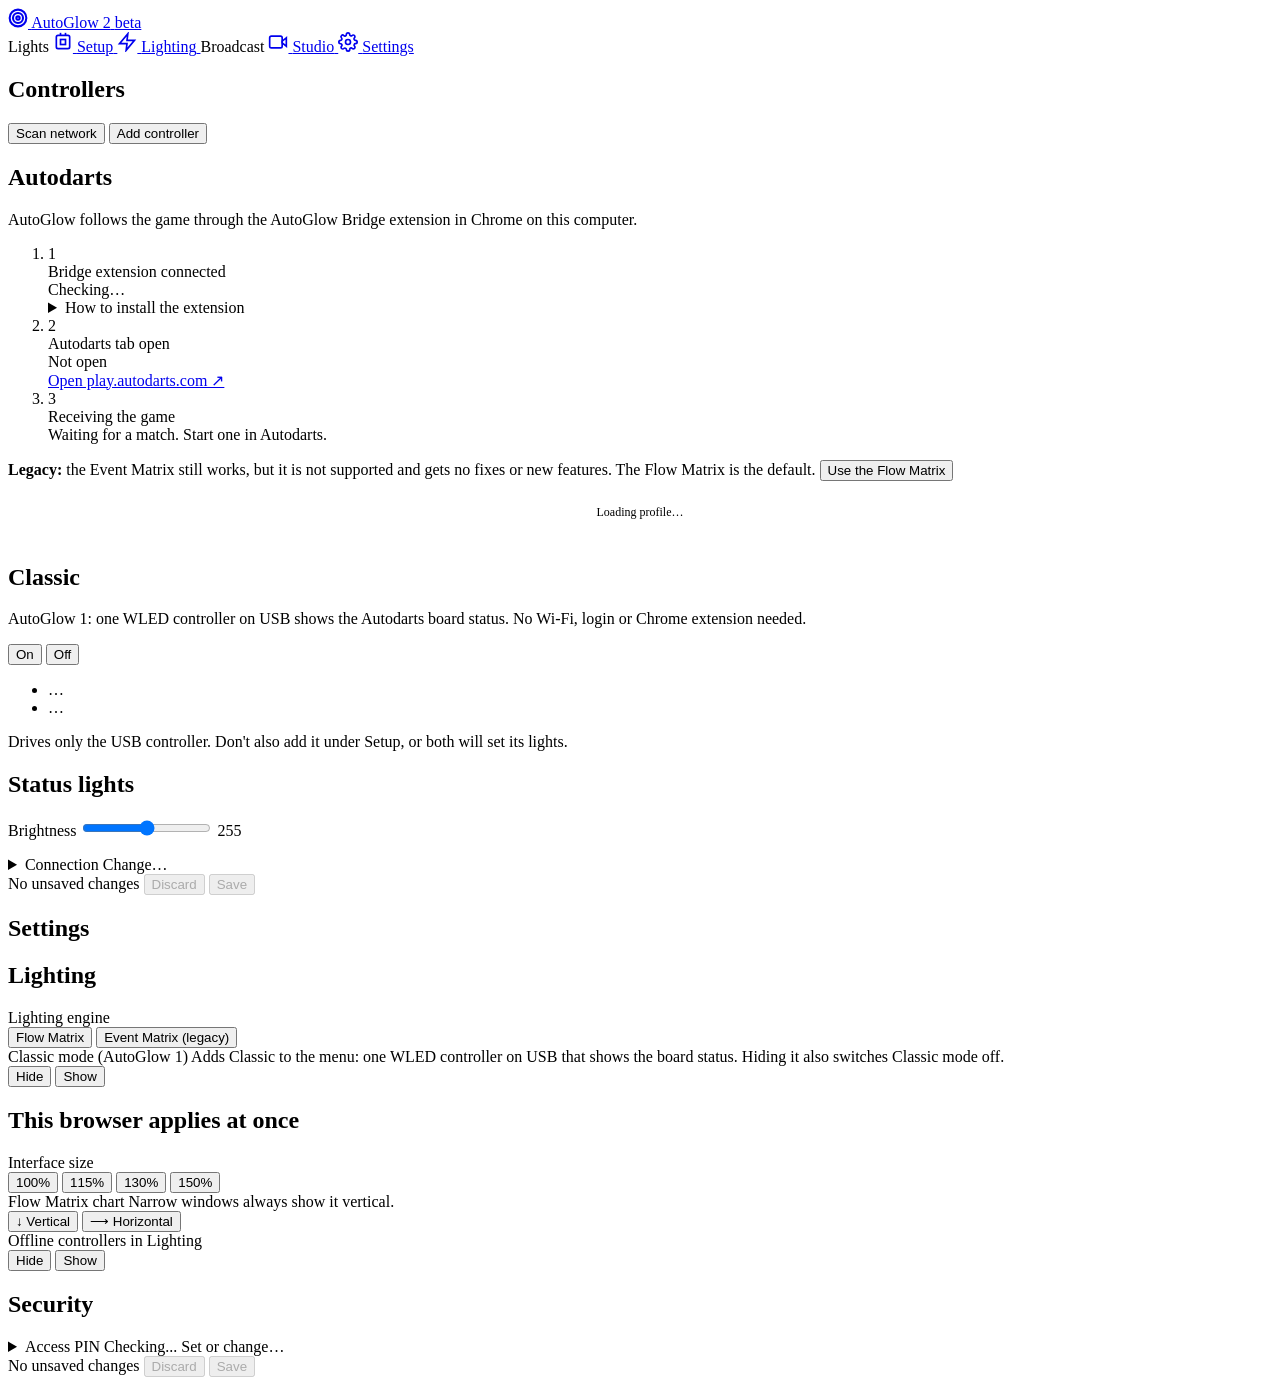
==== web/index.html @ 0ac946cb "Studio: one timeline page instead of four sub-pages Setup (Look, Players, Cameras) comes first, then" ====
<!DOCTYPE html>
<html lang="en">
<head>
  <meta charset="UTF-8">
  <meta name="viewport" content="width=device-width, initial-scale=1.0">
  <link rel="icon" href="data:image/svg+xml,%3Csvg xmlns=%27http://www.w3.org/2000/svg%27 viewBox=%270 0 32 32%27%3E%3Ccircle cx=%2716%27 cy=%2716%27 r=%2711%27 fill=%27none%27 stroke=%27%2314b8a6%27 stroke-width=%273%27/%3E%3Ccircle cx=%2716%27 cy=%2716%27 r=%274%27 fill=%27%2314b8a6%27/%3E%3C/svg%3E">
  <!-- Interface size (Settings › Interface size), set before paint so the page never jumps -->
  <script>try{var s=parseFloat(localStorage.getItem('autoglow.uiScale'));if(s>0)document.documentElement.style.setProperty('--ui-scale',s);}catch(e){}</script>
  <link rel="stylesheet" href="/css/theme.css?v=2.2-p25">
  <link rel="stylesheet" href="/css/tokens.css?v=2.2-p25">
  <link rel="stylesheet" href="/css/shell.css?v=2.2-p26">
  <link rel="stylesheet" href="/css/layout.css?v=2.2-p25">
  <link rel="stylesheet" href="/css/components.css?v=2.2-p25">
  <link rel="stylesheet" href="/css/tabs.css?v=2.2-p27">
  <link rel="stylesheet" href="/css/flow-matrix.css?v=2.4-f3">
  <!-- After the legacy sheets, so rebuilt pages win over their element selectors (input[type="text"]) -->
  <link rel="stylesheet" href="/css/pages.css?v=2.2-p26">
  <link rel="stylesheet" href="/css/studio.css?v=2.2-p27">
  <link rel="preconnect" href="https://fonts.googleapis.com">
  <link rel="preconnect" href="https://fonts.gstatic.com" crossorigin>
  <link href="https://fonts.googleapis.com/css2?family=Inter:wght@400;500;600;700&family=JetBrains+Mono:wght@400;500;600;700&display=swap" rel="stylesheet">
</head>
<body>
  <div class="app-shell">

    <header class="app-header">
      <a href="/" data-link class="brand" aria-label="AutoGlow 2 beta home">
        <svg width="20" height="20" viewBox="0 0 24 24" fill="none" stroke="currentColor" stroke-width="2.5" aria-hidden="true"><circle cx="12" cy="12" r="10"/><circle cx="12" cy="12" r="6"/><circle cx="12" cy="12" r="2"/></svg>
        <span>AutoGlow 2</span>
        <span class="brand-tag">beta</span>
      </a>

      <!-- Ready to play, or what is still missing, on every page (web/js/features/readiness.js) -->
      <div class="header-ready" id="hubReadiness" aria-live="polite" hidden></div>

    </header>

    <div class="app-body">
      <nav class="app-rail" id="appRail" aria-label="Main">
        <span class="rail-group-label" aria-hidden="true">Lights</span>
        <a href="/setup" data-link data-view="setup" class="rail-item">
          <svg width="20" height="20" viewBox="0 0 24 24" fill="none" stroke="currentColor" stroke-width="2" aria-hidden="true"><rect x="4" y="4" width="16" height="16" rx="2"/><rect x="9" y="9" width="6" height="6"/><line x1="9" y1="1" x2="9" y2="4"/><line x1="15" y1="1" x2="15" y2="4"/></svg>
          <span>Setup</span>
        </a>
        <a href="/lighting" data-link data-view="lighting" class="rail-item">
          <svg width="20" height="20" viewBox="0 0 24 24" fill="none" stroke="currentColor" stroke-width="2" aria-hidden="true"><polygon points="13 2 3 14 12 14 11 22 21 10 12 10 13 2"/></svg>
          <span>Lighting</span>
        </a>
        <span class="rail-divider" role="separator"></span>
        <span class="rail-group-label" aria-hidden="true">Broadcast</span>
        <a href="/studio" data-link data-view="studio" class="rail-item">
          <svg width="20" height="20" viewBox="0 0 24 24" fill="none" stroke="currentColor" stroke-width="2" aria-hidden="true"><rect x="2" y="5" width="15" height="14" rx="2"/><polygon points="22 7 17 11 17 13 22 17 22 7"/></svg>
          <span>Studio</span>
        </a>
        <!-- Classic stays out of the menu until Settings › Classic mode shows it (web/js/features/classic.js) -->
        <span class="rail-divider" role="separator" data-classic-menu hidden></span>
        <span class="rail-group-label" aria-hidden="true" data-classic-menu hidden>Original</span>
        <a href="/classic" data-link data-view="classic" class="rail-item" data-classic-menu hidden>
          <svg width="20" height="20" viewBox="0 0 24 24" fill="none" stroke="currentColor" stroke-width="2" aria-hidden="true"><path d="M10 2h4v5h-4z"/><rect x="7" y="7" width="10" height="9" rx="1"/><line x1="12" y1="16" x2="12" y2="22"/><line x1="10" y1="10" x2="10" y2="13"/><line x1="14" y1="10" x2="14" y2="13"/></svg>
          <span>Classic</span>
        </a>
        <a href="/settings" data-link data-view="settings" class="rail-item rail-item-end">
          <svg width="20" height="20" viewBox="0 0 24 24" fill="none" stroke="currentColor" stroke-width="2" aria-hidden="true"><circle cx="12" cy="12" r="3"/><path d="M19.4 15a1.65 1.65 0 0 0 .33 1.82l.06.06a2 2 0 1 1-2.83 2.83l-.06-.06a1.65 1.65 0 0 0-1.82-.33 1.65 1.65 0 0 0-1 1.51V21a2 2 0 1 1-4 0v-.09A1.65 1.65 0 0 0 9 19.4a1.65 1.65 0 0 0-1.82.33l-.06.06a2 2 0 1 1-2.83-2.83l.06-.06a1.65 1.65 0 0 0 .33-1.82 1.65 1.65 0 0 0-1.51-1H3a2 2 0 1 1 0-4h.09A1.65 1.65 0 0 0 4.6 9a1.65 1.65 0 0 0-.33-1.82l-.06-.06a2 2 0 1 1 2.83-2.83l.06.06a1.65 1.65 0 0 0 1.82.33H9a1.65 1.65 0 0 0 1-1.51V3a2 2 0 1 1 4 0v.09a1.65 1.65 0 0 0 1 1.51 1.65 1.65 0 0 0 1.82-.33l.06-.06a2 2 0 1 1 2.83 2.83l-.06.06a1.65 1.65 0 0 0-.33 1.82V9a1.65 1.65 0 0 0 1.51 1H21a2 2 0 1 1 0 4h-.09a1.65 1.65 0 0 0-1.51 1z"/></svg>
          <span>Settings</span>
        </a>
      </nav>

      <main class="main-content">
        <!-- Sub-tabs of the current page and the "Not playing" banner (web/js/components/shell.js) -->
        <div class="view-bar" id="viewBar" hidden></div>

      <div class="tab-container">
        


        <!-- TAB 2: WLED DEVICES SETUP -->
        <section id="tab-devices" class="tab-pane true-size ctl-page">
          <!-- Controller list (web/js/features/controllers.js) -->
          <div id="controllerListView" class="ctl-list-view">
            <header class="page-head">
              <div>
                <h1 class="page-title">Controllers</h1>
              </div>
              <div class="page-actions">
                <button type="button" class="ui-btn" id="btnScanNetwork">Scan network</button>
                <button type="button" class="ui-btn ui-btn-primary" id="btnAddController">Add controller</button>
              </div>
            </header>
            <div class="card ctl-scan" id="scanResults" hidden></div>
            <div class="ctl-list" id="controllerList"></div>
          </div>

          <!-- One controller's page, /setup/controllers/<ip> (web/js/features/controller-detail.js) -->
          <div id="controllerDetail" class="ctl-detail"></div>
        </section>


        <!-- TAB 3: AUTODARTS INTEGRATION -->
        <section id="tab-autodarts" class="tab-pane true-size ad-page">
          <div class="page-head">
            <div>
              <h1 class="page-title">Autodarts</h1>
              <p class="page-lead">AutoGlow follows the game through the AutoGlow Bridge extension in Chrome on this computer.</p>
            </div>
          </div>

          <!-- Active source: AutoGlow Chrome Extension bridge, as a 3-step checklist -->
          <ol id="autodartsExtensionRow" class="card ad-steps">
            <li class="ad-step" id="adStepExtension" data-state="todo">
              <span class="ad-step-mark" aria-hidden="true">1</span>
              <div class="ad-step-body">
                <div class="ad-step-title">Bridge extension connected</div>
                <div class="ad-step-detail" id="bridgeLinkText">Checking…</div>
                <details class="ad-install" id="bridgeInstall">
                  <summary>How to install the extension</summary>
                  <p>Use Chrome on this computer: AutoGlow only accepts the extension from the machine it runs on. Linux: <code>setup.sh</code> installs the extension automatically (restart Chrome once). Otherwise:</p>
                  <ol>
                    <li>In Chrome, open <a href="chrome://extensions" onclick="return copyChromeExtensionsLink(event)" title="Copies the address: Chrome does not let web pages open chrome:// links"><code>chrome://extensions</code></a> and switch on <strong>Developer mode</strong>.</li>
                    <li>Click <strong>Load unpacked</strong> and select this folder:
                      <div class="ad-path">
                        <code id="bridgeExtensionDir">chrome_extension</code>
                        <button type="button" class="ui-btn ui-btn-sm" onclick="copyBridgeValue('bridgeExtensionDir', 'Folder path')">Copy</button>
                      </div>
                    </li>
                    <li>Open <strong>play.autodarts.com</strong> and play as usual. The toolbar icon shows <strong>ON</strong> while AutoGlow receives the game.</li>
                  </ol>
                </details>
              </div>
            </li>
            <li class="ad-step" id="adStepTab" data-state="todo">
              <span class="ad-step-mark" aria-hidden="true">2</span>
              <div class="ad-step-body">
                <div class="ad-step-title">Autodarts tab open</div>
                <div class="ad-step-detail" id="bridgeTabText">Not open</div>
              </div>
              <a id="bridgeOpenAutodarts" class="ui-btn ui-btn-primary ui-btn-sm ad-step-action" href="https://play.autodarts.com" target="_blank" rel="noopener noreferrer">Open play.autodarts.com ↗</a>
            </li>
            <li class="ad-step" id="adStepGame" data-state="todo">
              <span class="ad-step-mark" aria-hidden="true">3</span>
              <div class="ad-step-body">
                <div class="ad-step-title" id="adGameTitle">Receiving the game</div>
                <div class="ad-step-detail" id="adGameDetail">Waiting for a match. Start one in Autodarts.</div>
                <div class="ad-step-events" id="adGameEvents" hidden>Last: <strong id="liveMatchLastEvent">Standby</strong> · before: <span id="liveMatchPrevEvent">—</span></div>
              </div>
              <a id="liveMatchLink" class="ui-btn ui-btn-sm ad-step-action" href="#" target="_blank" rel="noopener noreferrer" hidden>Open match ↗</a>
            </li>
          </ol>

          <!-- Top Row (on hold): direct Autodarts cloud login, hidden until Autodarts approves it -->
          <div id="autodartsCloudLoginRow" class="legacy-scale" style="display: none; grid-template-columns: repeat(2, 1fr); gap: 12px; align-items: stretch;">
            
            <!-- Left Half: Autodarts Account -->
            <div class="ide-panel" style="margin-bottom: 0; display: flex; flex-direction: column; height: 100%;">
              <div class="panel-header">
                <span class="panel-title">
                  <svg width="14" height="14" viewBox="0 0 24 24" fill="none" stroke="var(--accent-primary)" stroke-width="2"><path d="M20 21v-2a4 4 0 0 0-4-4H8a4 4 0 0 0-4 4v2"/><circle cx="12" cy="7" r="4"/></svg>
                  <span>Autodarts Account</span>
                </span>
                <span style="font-family: var(--font-mono); font-size: 11px;" id="autodartsAccountBadge"><span class="dot dot-gray" style="display: inline-block; width: 6px; height: 6px; margin-right: 4px;"></span>Disconnected</span>
              </div>
              
              <div class="panel-body" style="flex: 1; display: flex; flex-direction: column; justify-content: space-between;">
                <!-- When NOT Logged In: Top-to-Bottom Login Form -->
                <div id="autodartsLoginForm" style="display: flex; flex-direction: column; gap: 8px; flex: 1; justify-content: space-between;">
                  <div style="display: flex; flex-direction: column; gap: 8px;">
                    <div class="input-group">
                      <label class="input-label" for="autodartsEmail">Login / Email</label>
                      <input type="text" class="input-text" id="autodartsEmail" placeholder="your@email.com" autocomplete="off" autocorrect="off" autocapitalize="off" spellcheck="false" onkeydown="if(event.key==='Enter'){event.preventDefault();const p=document.getElementById('autodartsPassword');if(p&&!p.value){p.focus();}else{submitAutodartsLogin();}}">
                    </div>
                    <div class="input-group">
                      <label class="input-label" for="autodartsPassword">Password</label>
                      <input type="password" class="input-text" id="autodartsPassword" placeholder="••••••••••••" autocomplete="new-password" onkeydown="if(event.key==='Enter'){event.preventDefault();submitAutodartsLogin();}">
                    </div>
                  </div>
                  <button class="btn-ide btn-ide-primary" onclick="submitAutodartsLogin()" id="btnAutodartsLogin" style="width: 100%; height: 32px; justify-content: center; margin-top: 2px;">
                    Connect Account
                  </button>
                </div>

                <!-- When Logged In: Clean Minimal Account State with Basic X01 Stats -->
                <div id="autodartsConnectedHUD" style="display: none; flex-direction: column; gap: 8px; justify-content: space-between; flex: 1; height: 100%;">
                  <div style="display: flex; flex-direction: column; gap: 8px;">
                    <div class="input-group">
                      <label class="input-label">Account</label>
                      <div style="padding: 7px 10px; background: var(--bg-input); border-radius: var(--radius-sm); border: 1px solid var(--border-subtle); display: flex; align-items: center; min-height: 33px;">
                        <div style="display: flex; align-items: center; gap: 8px;">
                          <span class="dot dot-green" style="width: 7px; height: 7px;"></span>
                          <span style="font-family: var(--font-mono); font-size: 12.5px; color: var(--text-primary); font-weight: 600;" id="autodartsConnectedUser">iterathor</span>
                        </div>
                      </div>
                    </div>


                  </div>

                  <div style="display: flex; gap: 8px; margin-top: 2px;">
                    <button class="btn-ide" onclick="refreshAutodartsStatus()" style="flex: 1; height: 32px; justify-content: center; font-size: 11.5px;">Refresh</button>
                    <button class="btn-ide btn-ide-danger" onclick="disconnectAutodarts()" style="flex: 1; height: 32px; justify-content: center; font-size: 11.5px;">Disconnect</button>
                  </div>
                </div>
              </div>
            </div>

            <!-- Top Right: Device Link Authorization (auth.autodarts.io/link) -->
            <div class="ide-panel" id="deviceLinkPanel" style="margin-bottom: 0; display: flex; flex-direction: column;">
              <div class="panel-header">
                <span class="panel-title">
                  <svg width="14" height="14" viewBox="0 0 24 24" fill="none" stroke="var(--accent-primary)" stroke-width="2"><path d="M10 13a5 5 0 0 0 7.54.54l3-3a5 5 0 0 0-7.07-7.07l-1.72 1.71"/><path d="M14 11a5 5 0 0 0-7.54-.54l-3 3a5 5 0 0 0 7.07 7.07l1.71-1.71"/></svg>
                  <span>Device Link (auth.autodarts.io/link)</span>
                </span>
                <span style="font-family: var(--font-mono); font-size: 11px; color: var(--text-muted);" id="deviceLinkBadge"><span class="dot dot-gray" style="display: inline-block; width: 6px; height: 6px; margin-right: 4px;"></span>Standby</span>
              </div>
              <div class="panel-body" style="flex: 1; display: flex; flex-direction: column; justify-content: space-between; gap: 10px;">
                
                <!-- State 1: Ready to Request Code -->
                <div id="deviceLinkInitialView" style="display: flex; flex-direction: column; gap: 10px;">
                  <p style="color: var(--text-secondary); font-size: 11.5px; line-height: 1.5; margin: 0;">
                    Connect securely using the official Autodarts Device Link protocol without entering your password into the app. Supports 2FA and Google/social logins.
                  </p>
                  <button class="btn-ide btn-ide-primary" id="btnRequestDeviceCode" onclick="requestAutodartsDeviceCode()" style="align-self: flex-start; padding: 7px 14px; font-weight: 600; font-size: 12px; display: inline-flex; align-items: center; gap: 6px;">
                    <svg width="13" height="13" viewBox="0 0 24 24" fill="none" stroke="currentColor" stroke-width="2.5"><path d="M10 13a5 5 0 0 0 7.54.54l3-3a5 5 0 0 0-7.07-7.07l-1.72 1.71"/><path d="M14 11a5 5 0 0 0-7.54-.54l-3 3a5 5 0 0 0 7.07 7.07l1.71-1.71"/></svg>
                    <span>Request Link Code</span>
                  </button>
                </div>

                <!-- State 2: Active Code & Polling -->
                <div id="deviceLinkActiveView" style="display: none; flex-direction: column; gap: 10px;">
                  <div style="background: var(--bg-card); border: 1px solid var(--border-subtle); border-radius: var(--radius-sm); padding: 10px 12px; display: flex; flex-direction: column; gap: 8px;">
                    <div style="font-size: 11px; color: var(--text-muted); font-family: var(--font-mono);">
                      Enter this code at <a id="deviceLinkUrlDirect" href="https://auth.autodarts.com/link" target="_blank" style="color: var(--accent-primary); text-decoration: none; font-weight: 600;">auth.autodarts.com/link ↗</a>:
                    </div>
                    
                    <div style="display: flex; align-items: center; justify-content: space-between; background: rgba(0,0,0,0.35); border: 1px solid rgba(var(--accent-rgb), 0.35); border-radius: 4px; padding: 8px 12px;">
                      <span id="deviceLinkCodeDisplay" style="font-family: var(--font-mono); font-size: 20px; font-weight: 800; letter-spacing: 3px; color: var(--accent-primary);">----</span>
                      <button class="btn-ide" onclick="copyDeviceLinkCode()" style="font-size: 11px; padding: 3px 8px; display: inline-flex; align-items: center; gap: 4px;" title="Copy Code to Clipboard">
                        <svg width="12" height="12" viewBox="0 0 24 24" fill="none" stroke="currentColor" stroke-width="2"><rect x="9" y="9" width="13" height="13" rx="2" ry="2"/><path d="M5 15H4a2 2 0 0 1-2-2V4a2 2 0 0 1 2-2h9a2 2 0 0 1 2 2v1"/></svg>
                        <span>Copy</span>
                      </button>
                    </div>

                    <div style="display: flex; align-items: center; justify-content: space-between; gap: 8px; font-size: 11px; font-family: var(--font-mono); color: var(--text-secondary);">
                      <div style="display: flex; align-items: center; gap: 6px;">
                        <span class="dot dot-green" style="display: inline-block; width: 6px; height: 6px; animation: pulse 1.5s infinite;"></span>
                        <span id="deviceLinkStatusMsg">Waiting for confirmation...</span>
                      </div>
                      <span id="deviceLinkExpiryTimer" style="color: var(--text-muted); font-family: var(--font-mono);">10:00</span>
                    </div>
                  </div>

                  <div style="display: flex; gap: 8px;">
                    <a id="deviceLinkOpenBtn" href="https://auth.autodarts.com/link" target="_blank" class="btn-ide btn-ide-primary" style="flex: 1; text-align: center; text-decoration: none; display: flex; align-items: center; justify-content: center; gap: 6px; font-size: 11.5px; padding: 6px 10px;">
                      <span>Open Link Page ↗</span>
                    </a>
                    <button class="btn-ide" onclick="cancelDeviceLink()" style="font-size: 11.5px; padding: 6px 12px;">Cancel</button>
                  </div>
                </div>

                <!-- State 3: Connected & Active -->
                <div id="deviceLinkConnectedView" style="display: none; flex-direction: column; gap: 8px;">
                  <div style="background: rgba(16, 185, 129, 0.08); border: 1px solid rgba(16, 185, 129, 0.25); border-radius: var(--radius-sm); padding: 10px 12px; display: flex; align-items: center; justify-content: space-between;">
                    <div style="display: flex; align-items: center; gap: 8px;">
                      <span class="dot dot-green" style="width: 8px; height: 8px;"></span>
                      <span style="font-family: var(--font-mono); font-size: 12px; color: var(--status-success); font-weight: 600;">Autodarts Account Linked & Active</span>
                    </div>
                    <button class="btn-ide" onclick="requestAutodartsDeviceCode()" style="font-size: 10.5px; padding: 3px 8px;">Re-link</button>
                  </div>
                </div>

              </div>
            </div>

          </div>
        </section>


        <!-- TAB 4: EVENT MATRIX -->
        <section id="tab-effects" class="tab-pane">
          <div class="legacy-banner" role="note">
            <span><strong>Legacy:</strong> the Event Matrix still works, but it is not supported and gets no fixes or new features. The Flow Matrix is the default.</span>
            <button type="button" class="ui-btn ui-btn-sm ui-btn-primary" onclick="window.switchLightingMode?.('flow')">Use the Flow Matrix</button>
          </div>
          <div class="ide-panel">
            <div class="panel-header" id="matrixTopHeader" style="display: flex; align-items: center; justify-content: space-between; gap: 12px; flex-wrap: wrap;">
              <!-- Presets Toolbar (Left side) -->
              <div id="matrixPresetToolbar" style="display: none; align-items: center; gap: 8px; flex-wrap: wrap;">
                <select id="matrixPresetSelect" class="select-ide" style="font-weight: 600; min-width: 140px; max-width: 220px; height: 26px; padding: 2px 8px;" onchange="onPresetSelected(this.value)">
                  <option value="Default">Default</option>
                </select>
                <div class="btn-group" style="display: flex; gap: 4px; align-items: center;">
                  <button class="btn-ide" id="btnNewPreset" onclick="promptNewPreset()" style="width: 26px; height: 26px; padding: 0; display: inline-flex; align-items: center; justify-content: center;" title="Create New Preset">
                    <svg width="13" height="13" viewBox="0 0 24 24" fill="none" stroke="currentColor" stroke-width="2.5"><line x1="12" y1="5" x2="12" y2="19"/><line x1="5" y1="12" x2="19" y2="12"/></svg>
                  </button>
                  <button class="btn-ide" id="btnRenamePreset" onclick="promptRenamePreset()" style="width: 26px; height: 26px; padding: 0; display: inline-flex; align-items: center; justify-content: center;" title="Rename Current Preset">
                    <svg width="13" height="13" viewBox="0 0 24 24" fill="none" stroke="currentColor" stroke-width="2"><path d="M11 4H4a2 2 0 0 0-2 2v14a2 2 0 0 0 2 2h14a2 2 0 0 0 2-2v-7"/><path d="M18.5 2.5a2.121 2.121 0 0 1 3 3L12 15l-4 1 1-4 9.5-9.5z"/></svg>
                  </button>
                  <button class="btn-ide btn-ide-danger" id="btnDeletePreset" onclick="promptDeletePreset()" style="width: 26px; height: 26px; padding: 0; display: inline-flex; align-items: center; justify-content: center;" title="Delete Current Preset">
                    <svg width="13" height="13" viewBox="0 0 24 24" fill="none" stroke="currentColor" stroke-width="2"><polyline points="3 6 5 6 21 6"/><path d="M19 6v14a2 2 0 0 1-2 2H7a2 2 0 0 1-2-2V6m3 0V4a2 2 0 0 1 2-2h4a2 2 0 0 1 2 2v2"/></svg>
                  </button>
                  <div style="width: 1px; height: 18px; background: var(--border-subtle); margin: 0 2px;"></div>
                  <button class="btn-ide" id="btnImportPreset" onclick="triggerImportPreset()" style="width: 26px; height: 26px; padding: 0; display: inline-flex; align-items: center; justify-content: center;" title="Import Preset from File">
                    <svg width="13" height="13" viewBox="0 0 24 24" fill="none" stroke="currentColor" stroke-width="2"><path d="M21 15v4a2 2 0 0 1-2 2H5a2 2 0 0 1-2-2v-4"/><polyline points="17 8 12 3 7 8"/><line x1="12" y1="3" x2="12" y2="15"/></svg>
                  </button>
                  <input type="file" id="importPresetFileInput" accept=".json" style="display: none;" onchange="handlePresetFileImport(event)">
                </div>
              </div>

              <span id="matrixProfileUsers" style="font-size: 11.5px; color: var(--text-muted);"></span>

              <div style="display: flex; gap: 8px; align-items: center; margin-left: auto;">
                <select id="matrixDeviceSelect" class="select-ide matrix-device-select" aria-label="Controller to test on" onchange="selectMatrixDevice(this.value)" hidden></select>
                <label id="matrixLivePreviewContainer" style="display: none; align-items: center; gap: 8px; cursor: pointer; user-select: none; font-size: 11.5px; font-family: var(--font-mono); color: var(--accent-primary); background: var(--bg-surface); padding: 4px 10px; border-radius: var(--radius-sm); border: 1px solid rgba(var(--accent-rgb), 0.35);" title="Live Preview Mode&#10;When enabled, dragging color pickers or changing animation effects immediately streams live to your physical LEDs via UDP in real-time (no need to click Test).">
                  <span style="font-weight: 600; display: flex; align-items: center; gap: 4px;"><svg width="11" height="11" viewBox="0 0 24 24" fill="none" stroke="#fbbf24" stroke-width="2.5"><polygon points="13 2 3 14 12 14 11 22 21 10 12 10 13 2"/></svg><span>Live Preview</span></span>
                  <label class="switch" style="transform: scale(0.75); margin: 0;" title="Toggle Live Preview on / off">
                    <input type="checkbox" id="matrixLivePreviewSwitch" onchange="toggleMatrixLivePreview()">
                    <span class="switch-slider"></span>
                  </label>
                </label>
                <label id="matrixActiveOnlyContainer" style="display: none; align-items: center; gap: 8px; cursor: pointer; user-select: none; font-size: 11.5px; font-family: var(--font-mono); color: var(--text-secondary); background: var(--bg-surface); padding: 4px 10px; border-radius: var(--radius-sm); border: 1px solid var(--border-subtle);" title="Filter: Show only active/enabled triggers">
                  <span style="font-weight: 500;">Active Only</span>
                  <label class="switch" style="transform: scale(0.75); margin: 0;">
                    <input type="checkbox" id="matrixActiveOnlySwitch" onchange="toggleHideDisabledTriggers(this.checked)">
                    <span class="switch-slider"></span>
                  </label>
                </label>
                <button class="btn-ide btn-ide-primary" id="matrixSaveBtn" onclick="saveEffectsProfile()" style="display: none;" title="Save all event effects and player slot mappings of this profile">Save Matrix</button>
              </div>
            </div>

            <div id="matrixContentArea" style="padding: 0;">
              <div style="color: var(--text-muted); font-family: var(--font-mono); font-size: 12px; padding: 24px 16px; text-align: center;">
                Loading profile…
              </div>
            </div>
          </div>
        </section>


        <!-- TAB 6: STUDIO (TV-style broadcast output at /studio/live): a timeline of setup and the show, built by web/js/features/studio.js -->
        <section id="tab-studio" class="tab-pane studio-page">
          <div class="stu-page" id="studioPage"></div>
        </section>

        <!-- TAB 5: SETTINGS (lighting engine, access PIN; standby timers live in the Flow Matrix under Waiting) -->
        <!-- CLASSIC: the original AutoGlow 1, USB only (web/js/features/classic.js) -->
        <section id="tab-classic" class="tab-pane pw-page classic-page">
          <div class="page-head">
            <div>
              <h1 class="page-title">Classic</h1>
              <p class="page-lead">AutoGlow 1: one WLED controller on USB shows the Autodarts board status. No Wi-Fi, login or Chrome extension needed.</p>
            </div>
          </div>

          <div class="card pw-card">
            <div class="classic-head">
              <div class="mode-switch" id="classicPower" role="group" aria-label="Classic mode">
                <button type="button" class="mode-option" data-power="on" aria-pressed="false"><span>On</span></button>
                <button type="button" class="mode-option" data-power="off" aria-pressed="false"><span>Off</span></button>
              </div>
              <ul class="classic-state" aria-live="polite">
                <li id="classicBmState" title="Autodarts Board Manager">…</li>
                <li id="classicUsbState" title="USB controller">…</li>
              </ul>
            </div>
            <p class="form-hint">Drives only the USB controller. Don't also add it under Setup, or both will set its lights.</p>
          </div>

          <div class="card pw-card">
            <div class="card-head">
              <h2 class="card-title">Status lights</h2>
              <label class="classic-brightness">
                <span>Brightness</span>
                <input type="range" id="classicBrightness" class="ui-range" min="0" max="255" step="1" aria-label="Brightness">
                <output id="classicBrightnessValue">255</output>
              </label>
            </div>
            <ul class="classic-rows" id="classicStatusRows"></ul>
          </div>

          <details class="card pw-card pw-pin classic-connection">
            <summary class="pw-pin-summary">
              <span class="card-title">Connection</span>
              <span class="pw-pin-status" id="classicConnSummary"></span>
              <span class="pw-pin-open">Change…</span>
            </summary>
            <div class="classic-fields">
              <label class="form-field">
                <span class="form-label">Board Manager address</span>
                <input type="text" id="classicBmUrl" class="ui-input" placeholder="http://localhost:3180" autocomplete="off" spellcheck="false">
              </label>
              <label class="form-field">
                <span class="form-label">USB port</span>
                <input type="text" id="classicPort" class="ui-input" list="classicPortList" placeholder="Auto-detect" autocomplete="off" spellcheck="false">
                <datalist id="classicPortList"></datalist>
                <small class="form-hint" id="classicPortHint"></small>
              </label>
              <label class="classic-inline">
                <input type="checkbox" id="classicStartup" class="classic-check">
                <span>Rainbow for 3 seconds when the controller connects</span>
              </label>
            </div>
          </details>

          <div class="settings-savebar" id="classicSaveBar">
            <span class="settings-savebar-note" id="classicSaveNote" aria-live="polite">No unsaved changes</span>
            <button class="ui-btn" id="btnClassicDiscard" type="button" disabled>Discard</button>
            <button class="ui-btn ui-btn-primary" id="btnClassicSave" type="button" disabled>Save</button>
          </div>
        </section>

        <section id="tab-settings" class="tab-pane pw-page">
          <div class="page-head">
            <h1 class="page-title">Settings</h1>
          </div>

          <!-- Lighting: stored on the server, so it counts for every browser -->
          <div class="card st-group">
            <h2 class="st-group-title">Lighting</h2>
            <!-- Lighting engine: decides what plays (Save); the Lighting page shows the matching workspace -->
            <div class="st-row">
              <span class="st-label">Lighting engine</span>
              <div class="mode-switch st-switch" id="modeSwitch" role="group" aria-label="Lighting engine">
                <button type="button" class="mode-option" data-mode="flow" aria-pressed="false"><span>Flow Matrix</span></button>
                <button type="button" class="mode-option" data-mode="matrix" aria-pressed="false"><span>Event Matrix (legacy)</span></button>
              </div>
            </div>
            <!-- Classic mode menu item: applies at once, stored on the server (web/js/features/classic.js) -->
            <div class="st-row">
              <span class="st-label">Classic mode (AutoGlow 1)
                <span class="form-hint">Adds Classic to the menu: one WLED controller on USB that shows the board status. Hiding it also switches Classic mode off.</span>
              </span>
              <div class="mode-switch st-switch" id="classicMenuSwitch" role="group" aria-label="Classic mode in the menu">
                <button type="button" class="mode-option" data-menu="hide" aria-pressed="false"><span>Hide</span></button>
                <button type="button" class="mode-option" data-menu="show" aria-pressed="false"><span>Show</span></button>
              </div>
            </div>
          </div>

          <!-- This browser: applies at once, kept per browser (not part of Save) -->
          <div class="card st-group">
            <h2 class="st-group-title">This browser <span class="st-group-note">applies at once</span></h2>
            <div class="st-row">
              <span class="st-label">Interface size</span>
              <div class="mode-switch st-switch" id="uiScaleSwitch" role="group" aria-label="Interface size">
                <button type="button" class="mode-option" data-scale="1" aria-pressed="false"><span>100%</span></button>
                <button type="button" class="mode-option" data-scale="1.15" aria-pressed="false"><span>115%</span></button>
                <button type="button" class="mode-option" data-scale="1.3" aria-pressed="false"><span>130%</span></button>
                <button type="button" class="mode-option" data-scale="1.5" aria-pressed="false"><span>150%</span></button>
              </div>
            </div>
            <div class="st-row">
              <span class="st-label">Flow Matrix chart
                <span class="form-hint">Narrow windows always show it vertical.</span>
              </span>
              <div class="mode-switch st-switch" id="flowViewSwitch" role="group" aria-label="Flow Matrix chart">
                <button type="button" class="mode-option" data-view="vertical" aria-pressed="false"><span>↓ Vertical</span></button>
                <button type="button" class="mode-option" data-view="horizontal" aria-pressed="false"><span>⟶ Horizontal</span></button>
              </div>
            </div>
            <div class="st-row">
              <span class="st-label">Offline controllers in Lighting</span>
              <div class="mode-switch st-switch" id="offlineSwitch" role="group" aria-label="Offline controllers in Lighting">
                <button type="button" class="mode-option" data-offline="hide" aria-pressed="false"><span>Hide</span></button>
                <button type="button" class="mode-option" data-offline="show" aria-pressed="false"><span>Show</span></button>
              </div>
            </div>
          </div>

          <!-- Security: one line while the PIN is off, the fields fold out -->
          <div class="card st-group">
            <h2 class="st-group-title">Security</h2>
            <details class="st-row-details pw-pin">
              <summary class="st-row pw-pin-summary">
                <span class="st-label">Access PIN</span>
                <span id="pinSettingsStatus" class="pw-pin-status">Checking...</span>
                <span class="pw-pin-open">Set or change…</span>
              </summary>
              <p class="form-hint">Require a numeric PIN (4-32 digits) before any browser on your network can change settings or control lights. Forgot it? Stop AutoGlow and delete <code>access_pin_hash</code> from <code>config.json</code>.</p>
              <div class="pw-pin-fields">
                <label class="form-field" id="pinCurrentGroup" style="display: none;">
                  <span class="form-label">Current PIN</span>
                  <input type="password" inputmode="numeric" autocomplete="current-password" id="pinCurrentInput" class="ui-input" maxlength="32">
                </label>
                <label class="form-field">
                  <span class="form-label">New PIN</span>
                  <input type="password" inputmode="numeric" autocomplete="new-password" id="pinNewInput" class="ui-input" maxlength="32">
                </label>
                <label class="form-field">
                  <span class="form-label">Confirm</span>
                  <input type="password" inputmode="numeric" autocomplete="new-password" id="pinConfirmInput" class="ui-input" maxlength="32" onkeydown="if(event.key==='Enter'){event.preventDefault();settingsPage.save();}">
                </label>
                <button class="ui-btn ui-btn-danger" id="btnRemovePin" type="button" aria-pressed="false" style="display: none;">Remove PIN</button>
              </div>
            </details>
          </div>

          <!-- One save for everything on this page -->
          <div class="settings-savebar" id="settingsSaveBar">
            <span class="settings-savebar-note" id="settingsSaveNote" aria-live="polite">No unsaved changes</span>
            <button class="ui-btn" id="btnSettingsDiscard" type="button" disabled>Discard</button>
            <button class="ui-btn ui-btn-primary" id="btnSettingsSave" type="button" disabled>Save</button>
          </div>

        </section>

        <!-- LIGHTING: FLOW MATRIX (web/js/features/flow-matrix.js) -->
        <section id="tab-simulator" class="tab-pane true-size">
          <div id="flowMatrixRoot" class="fm-page"></div>

          <!-- WLED Hardware Simulator: switched off for now (2026-11-07), kept to bring back later.
               To turn it on again: remove this comment's start and end lines, change the inner "<!~~ ~~>" back
               to normal comments, and uncomment the simulator.js script tag, the routes and server.py on_startup.
          <div class="sim-stage-card" id="hwSimCard">
            <div class="sim-stage-header">
              <div style="display: flex; align-items: center; gap: 10px;">
                <button type="button" class="sim-collapse-btn" id="btnToggleHwSim" aria-expanded="false" aria-controls="hwSimBody" onclick="toggleHardwareSimulator()" title="Show or hide the hardware simulator">
                  <svg class="sim-collapse-chevron" width="12" height="12" viewBox="0 0 24 24" fill="none" stroke="currentColor" stroke-width="2.5"><polyline points="9 6 15 12 9 18"/></svg>
                </button>
                <span class="panel-title" style="margin: 0; font-size: 13px;">
                  <svg width="14" height="14" viewBox="0 0 24 24" fill="none" stroke="var(--accent-primary)" stroke-width="2"><circle cx="12" cy="12" r="10"/><circle cx="12" cy="12" r="4"/><line x1="12" y1="2" x2="12" y2="4"/><line x1="12" y1="20" x2="12" y2="22"/><line x1="2" y1="12" x2="4" y2="12"/><line x1="20" y1="12" x2="22" y2="12"/></svg>
                  <span>WLED Hardware Simulator</span>
                </span>
                <span id="simWsStatusBadge" style="font-family: var(--font-mono); font-size: 11px; display: inline-flex; align-items: center; gap: 5px;">
                  <span class="dot dot-gray"></span><span>Connecting...</span>
                </span>
              </div>

              <div style="display: flex; align-items: center; gap: 8px;">
                <!~~ LED 0 / Cable Start Position (Snapped to one of the 3 cameras, 120° steps) ~~>
                <div style="display: flex; align-items: center; gap: 6px; background: rgba(255,255,255,0.03); border: 1px solid var(--border-color); border-radius: var(--radius-sm); padding: 2px 8px;" title="Physical LED 0 entry point (always starts on one of the 3 cameras, 120° spacing)">
                  <span style="font-size: 11px; color: var(--text-muted); font-weight: 500; display: inline-flex; align-items: center; gap: 4px;">
                    <svg width="12" height="12" viewBox="0 0 24 24" fill="none" stroke="currentColor" stroke-width="2"><circle cx="12" cy="12" r="10"/><path d="M12 2a10 10 0 0 1 10 10"/><polyline points="12 6 12 12 16 14"/></svg>
                    <span>LED 0:</span>
                  </span>
                  <div class="sim-dest-pills" id="simLed0CamPills">
                    <button class="sim-dest-pill" id="btnRotateLed120" onclick="rotateSimulatorLed120()" title="Rotate LED 0 by 120° to next camera" style="padding: 2px 8px; display: inline-flex; align-items: center; gap: 4px;">
                      <svg width="10" height="10" viewBox="0 0 24 24" fill="none" stroke="currentColor" stroke-width="2.5"><path d="M21.5 2v6h-6M21.34 15.57a10 10 0 1 1-.57-8.38l5.67-5.67"/></svg>
                      <span>120°</span>
                    </button>
                  </div>
                </div>

                <!~~ Camera Orientation Switcher ~~>
                <div style="display: flex; align-items: center; gap: 6px; background: rgba(255,255,255,0.03); border: 1px solid var(--border-color); border-radius: var(--radius-sm); padding: 2px 8px;" title="Autodarts camera mount orientation">
                  <span style="font-size: 11px; color: var(--text-muted); font-weight: 500; display: inline-flex; align-items: center; gap: 4px;">
                    <svg width="12" height="12" viewBox="0 0 24 24" fill="none" stroke="currentColor" stroke-width="2"><path d="M23 19a2 2 0 0 1-2 2H3a2 2 0 0 1-2-2V8a2 2 0 0 1 2-2h4l2-3h6l2 3h4a2 2 0 0 1 2 2z"/><circle cx="12" cy="13" r="4"/></svg>
                    <span>Cameras:</span>
                  </span>
                  <div class="sim-dest-pills" id="simCamPills">
                    <button class="sim-dest-pill" id="btnCycleCameraOrientation" onclick="cycleSimulatorCameraOrientation()" title="Camera mount orientation (Click to cycle)" style="padding: 2px 8px; display: inline-flex; align-items: center; gap: 4px;">
                      <span id="simCamOrientationLabel">Default</span>
                    </button>
                  </div>
                </div>

                <!~~ Live Stream Hardware Toggle ~~>
                <div class="sim-dest-pills" title="Toggle live streaming to physical WLED hardware">
                  <button class="sim-dest-pill active" id="btnToggleLiveStream" onclick="toggleSimulatorLiveStream()" style="display: inline-flex; align-items: center; gap: 5px; padding: 2px 8px;">
                    <span class="dot dot-green" id="liveStreamDot" style="width: 6px; height: 6px;"></span>
                    <span>Live Stream</span>
                  </button>
                </div>
              </div>
            </div>

            <!~~ Canvas Viewport — Dual Board Layout (collapsed by default, a nice-to-have preview) ~~>
            <div class="sim-canvas-viewport sim-dual-viewport" id="hwSimBody" hidden>
              <!~~ Live Board ~~>
              <div class="sim-board-wrap">
                <div class="sim-board-label">
                  <span class="sim-board-label-dot sim-board-label-dot--live"></span>
                  <span>LIVE</span>
                  <span class="sim-board-label-count" id="simLiveLedBadge">45 LEDs</span>
                </div>
                <canvas id="simulatorCanvas"></canvas>
              </div>
              <!~~ Dummy Board ~~>
              <div class="sim-board-wrap">
                <div class="sim-board-label sim-board-label--dummy">
                  <span class="sim-board-label-dot sim-board-label-dot--dummy"></span>
                  <span>DUMMY</span>
                  <span class="sim-board-label-count sim-board-label-count--editable" title="Click to edit dummy strip LED count">
                    <input type="number" id="dummyLedInput" min="1" max="2000" step="1" value="130" onchange="setSimulatorDummyLedCount(this.value)" oninput="handleSimulatorDummyLedInput(this.value)">
                    <span>LEDs</span>
                  </span>
                </div>
                <canvas id="dummySimulatorCanvas"></canvas>
              </div>
            </div>
          </div>
          -->
        </section>


      </div>
      </main>
    </div>
  </div>



  <!-- Event Matrix Preset Modals Backdrop -->
  <div id="matrixPresetModalBackdrop" class="modal-backdrop" style="display: none;" onclick="if(event.target===this)closePresetModal()">
    <div class="ide-panel modal-card" style="width: 100%; max-width: 420px; box-shadow: 0 12px 36px rgba(0,0,0,0.6); border: 1px solid var(--border-subtle); margin: 0 16px;">
      
      <!-- 1. New Preset Modal View -->
      <div id="presetModalNew" style="display: none;">
        <div class="panel-header" style="display: flex; justify-content: space-between; align-items: center;">
          <span class="panel-title">
            <svg width="14" height="14" viewBox="0 0 24 24" fill="none" stroke="var(--accent-primary)" stroke-width="2"><line x1="12" y1="5" x2="12" y2="19"/><line x1="5" y1="12" x2="19" y2="12"/></svg>
            <span>Create New Preset</span>
          </span>
          <button class="btn-ide" onclick="closePresetModal()" style="padding: 2px 6px; font-size: 11px;">&times;</button>
        </div>
        <div class="panel-body" style="padding: 16px; display: flex; flex-direction: column; gap: 14px;">
          <div class="input-group">
            <label class="input-label" for="newPresetNameInput">Preset Name</label>
            <input type="text" id="newPresetNameInput" class="form-control" placeholder="e.g. Tournament Blue" maxlength="50" onkeydown="if(event.key==='Enter'){event.preventDefault();submitNewPreset();}">
          </div>
          <div class="input-group">
            <label class="input-label">Starting Template</label>
            <div style="display: flex; flex-direction: column; gap: 8px; font-size: 12px; font-family: var(--font-mono); color: var(--text-secondary); background: var(--bg-surface); padding: 10px 12px; border-radius: var(--radius-sm); border: 1px solid var(--border-subtle);">
              <label style="display: flex; align-items: center; gap: 8px; cursor: pointer;">
                <input type="radio" name="newPresetTemplate" id="tplCloneCurrent" value="clone" checked>
                <span>Duplicate current matrix settings</span>
              </label>
              <label style="display: flex; align-items: center; gap: 8px; cursor: pointer;">
                <input type="radio" name="newPresetTemplate" id="tplBlankDefaults" value="blank">
                <span>Start with clean blank defaults</span>
              </label>
            </div>
          </div>
          <div style="display: flex; justify-content: flex-end; gap: 8px; margin-top: 4px;">
            <button class="btn-ide" onclick="closePresetModal()">Cancel</button>
            <button class="btn-ide btn-ide-primary" onclick="submitNewPreset()">Create Preset</button>
          </div>
        </div>
      </div>

      <!-- 2. Rename Preset Modal View -->
      <div id="presetModalRename" style="display: none;">
        <div class="panel-header" style="display: flex; justify-content: space-between; align-items: center;">
          <span class="panel-title">
            <svg width="14" height="14" viewBox="0 0 24 24" fill="none" stroke="var(--accent-primary)" stroke-width="2"><path d="M11 4H4a2 2 0 0 0-2 2v14a2 2 0 0 0 2 2h14a2 2 0 0 0 2-2v-7"/><path d="M18.5 2.5a2.121 2.121 0 0 1 3 3L12 15l-4 1 1-4 9.5-9.5z"/></svg>
            <span>Rename Preset</span>
          </span>
          <button class="btn-ide" onclick="closePresetModal()" style="padding: 2px 6px; font-size: 11px;">&times;</button>
        </div>
        <div class="panel-body" style="padding: 16px; display: flex; flex-direction: column; gap: 14px;">
          <div class="input-group">
            <label class="input-label" for="renamePresetNameInput">New Preset Name</label>
            <input type="text" id="renamePresetNameInput" class="form-control" maxlength="50" onkeydown="if(event.key==='Enter'){event.preventDefault();submitRenamePreset();}">
          </div>
          <div style="display: flex; justify-content: flex-end; gap: 8px; margin-top: 4px;">
            <button class="btn-ide" onclick="closePresetModal()">Cancel</button>
            <button class="btn-ide btn-ide-primary" onclick="submitRenamePreset()">Save Name</button>
          </div>
        </div>
      </div>

      <!-- 3. Delete Preset Confirmation Modal View -->
      <div id="presetModalDelete" style="display: none;">
        <div class="panel-header" style="display: flex; justify-content: space-between; align-items: center;">
          <span class="panel-title">
            <svg width="14" height="14" viewBox="0 0 24 24" fill="none" stroke="var(--status-danger, #ef4444)" stroke-width="2"><polyline points="3 6 5 6 21 6"/><path d="M19 6v14a2 2 0 0 1-2 2H7a2 2 0 0 1-2-2V6m3 0V4a2 2 0 0 1 2-2h4a2 2 0 0 1 2 2v2"/></svg>
            <span>Delete Preset</span>
          </span>
          <button class="btn-ide" onclick="closePresetModal()" style="padding: 2px 6px; font-size: 11px;">&times;</button>
        </div>
        <div class="panel-body" style="padding: 16px; display: flex; flex-direction: column; gap: 14px;">
          <p style="color: var(--text-secondary); font-size: 12.5px; line-height: 1.5; margin: 0;">
            Are you sure you want to permanently delete preset <strong id="deletePresetTargetName" style="color: var(--text-primary);"></strong>? This action cannot be undone.
          </p>
          <div style="display: flex; justify-content: flex-end; gap: 8px; margin-top: 4px;">
            <button class="btn-ide" onclick="closePresetModal()">Cancel</button>
            <button class="btn-ide btn-ide-danger" onclick="submitDeletePreset()">Delete Preset</button>
          </div>
        </div>
      </div>

      <!-- 4. Unsaved Changes Switch Warning Modal View -->
      <div id="presetModalUnsaved" style="display: none;">
        <div class="panel-header" style="display: flex; justify-content: space-between; align-items: center;">
          <span class="panel-title">
            <svg width="14" height="14" viewBox="0 0 24 24" fill="none" stroke="#fbbf24" stroke-width="2"><circle cx="12" cy="12" r="10"/><line x1="12" y1="8" x2="12" y2="12"/><line x1="12" y1="16" x2="12.01" y2="16"/></svg>
            <span>Unsaved Changes</span>
          </span>
          <button class="btn-ide" onclick="closePresetModal()" style="padding: 2px 6px; font-size: 11px;">&times;</button>
        </div>
        <div class="panel-body" style="padding: 16px; display: flex; flex-direction: column; gap: 14px;">
          <p style="color: var(--text-secondary); font-size: 12.5px; line-height: 1.5; margin: 0;">
            You have unsaved changes in preset <strong id="unsavedPresetCurrentName" style="color: var(--text-primary);"></strong>. Save changes before switching to <strong id="unsavedPresetTargetName" style="color: var(--text-primary);"></strong>?
          </p>
          <div style="display: flex; justify-content: flex-end; gap: 8px; margin-top: 4px;">
            <button class="btn-ide" onclick="closePresetModal()">Cancel</button>
            <button class="btn-ide" onclick="confirmSwitchDiscard()">Discard</button>
            <button class="btn-ide btn-ide-primary" onclick="confirmSwitchSave()">Save &amp; Switch</button>
          </div>
        </div>
      </div>

    </div>
  </div>


  <!-- Access PIN Prompt (shown by auth.js when the API requires a session) -->
  <div id="pinModalBackdrop" class="modal-backdrop" style="display: none;">
    <div class="ide-panel modal-card" style="width: 100%; max-width: 340px; box-shadow: 0 12px 36px rgba(0,0,0,0.6); margin: 0 16px;">
      <div class="panel-header">
        <span class="panel-title">
          <svg width="14" height="14" viewBox="0 0 24 24" fill="none" stroke="var(--accent-primary)" stroke-width="2"><rect x="3" y="11" width="18" height="11" rx="2"/><path d="M7 11V7a5 5 0 0 1 10 0v4"/></svg>
          <span>AutoGlow is locked</span>
        </span>
      </div>
      <div class="panel-body" style="padding: 16px; display: flex; flex-direction: column; gap: 12px;">
        <div class="input-group">
          <label class="input-label" for="pinModalInput">Access PIN</label>
          <input type="password" inputmode="numeric" autocomplete="current-password" id="pinModalInput" class="input-text" maxlength="32" onkeydown="if(event.key==='Enter'){event.preventDefault();submitPinLogin();}">
        </div>
        <div id="pinModalError" style="color: var(--status-danger); font-size: 11px; min-height: 15px;"></div>
        <button class="btn-ide btn-ide-primary" onclick="submitPinLogin()" style="height: 32px; justify-content: center;">Unlock</button>
      </div>
    </div>
  </div>

  <!-- Core UI (ES modules) first; the deferred classic scripts after it run in order and can use window.api etc. -->
  <script type="module" src="/js/core/index.js?v=2.2-p26"></script>
  <script defer src="/js/auth.js?v=2.2-p25"></script>
  <script defer src="/js/state.js?v=2.2-p25"></script>
  <script defer src="/js/utils.js?v=2.2-p25"></script>
  <script defer src="/js/autodarts.js?v=2.2-p25"></script>
  <script defer src="/js/matrix.js?v=2.2-p25"></script>
  <!-- WLED Hardware Simulator (switched off for now): <script defer src="/js/simulator.js?v=2.2-p27"></script> -->
  <script defer src="/app.js?v=2.2-p25"></script>

</body>
</html>
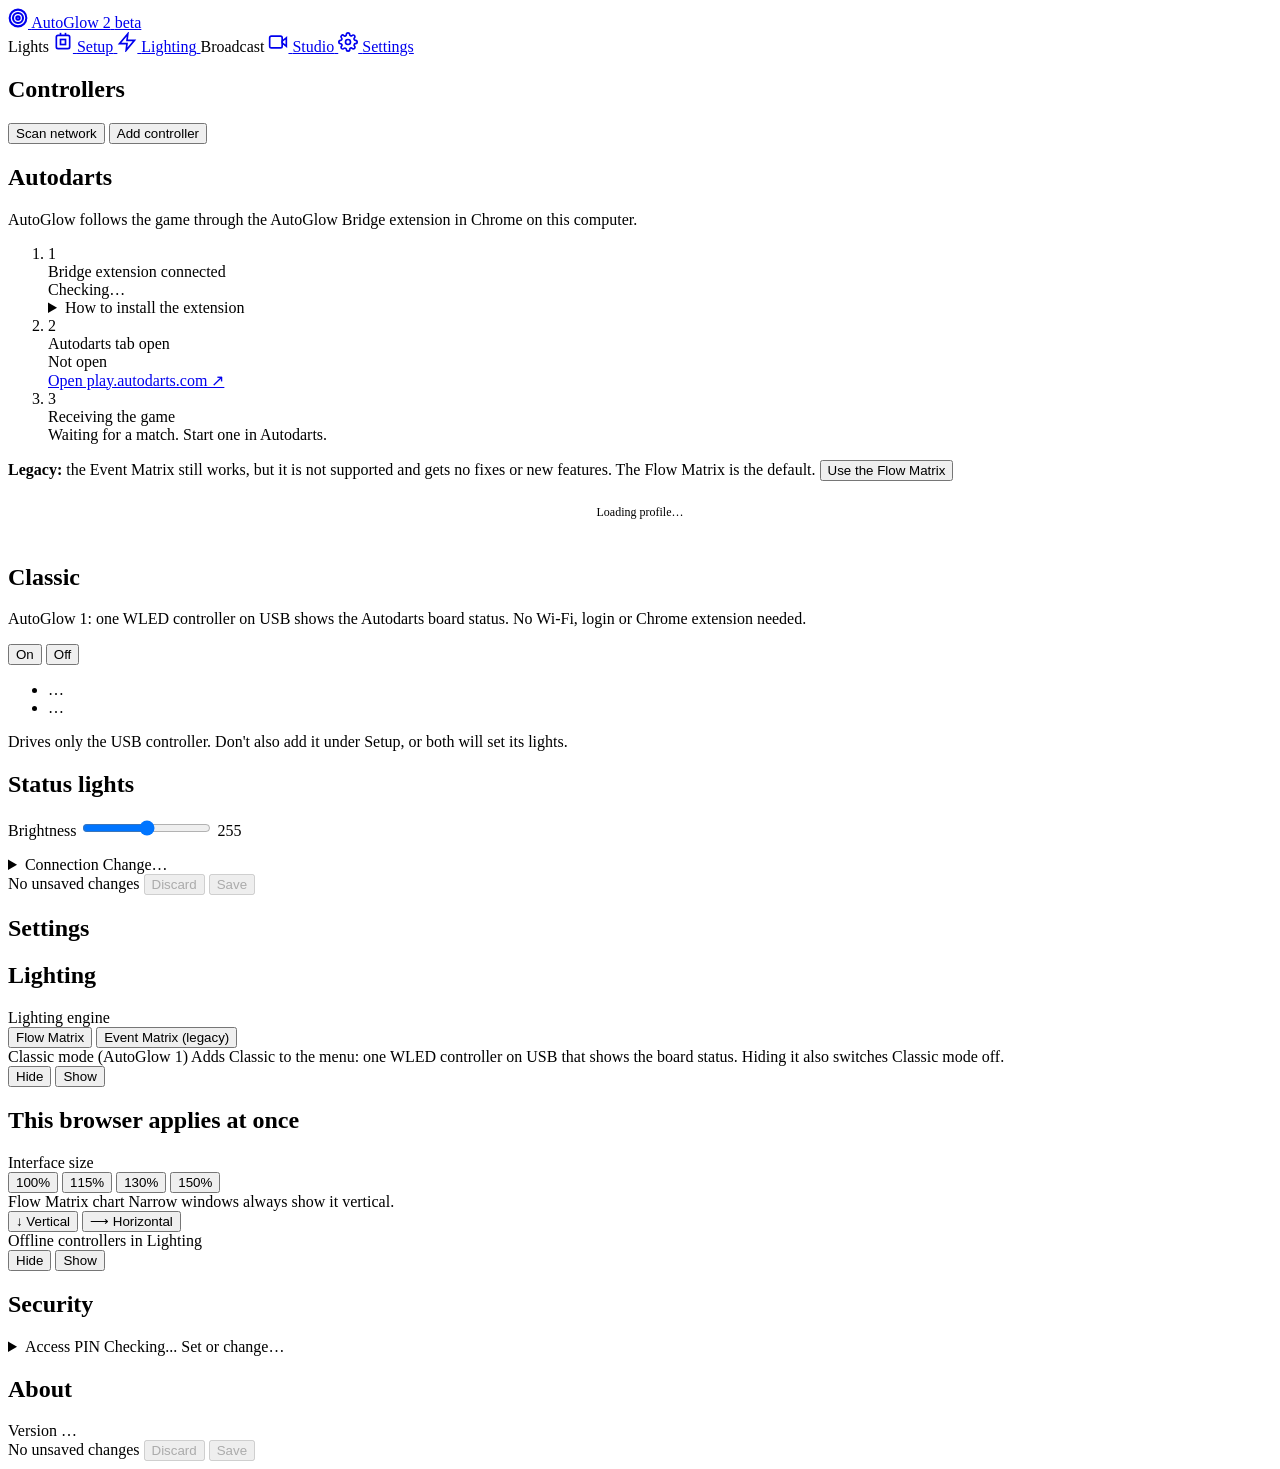
==== commit c61c3207: "Version AutoGlow 2 v0.6.0 and show it in Settings › About New scheme: last number for bug fixes, mid" ====
--- a/web/index.html
+++ b/web/index.html
@@ -493,6 +493,15 @@
             </details>
           </div>
 
+          <!-- About: read-only, filled from /api/status (web/js/features/settings.js) -->
+          <div class="card st-group">
+            <h2 class="st-group-title">About</h2>
+            <div class="st-row">
+              <span class="st-label">Version</span>
+              <span id="appVersion" class="st-value">…</span>
+            </div>
+          </div>
+
           <!-- One save for everything on this page -->
           <div class="settings-savebar" id="settingsSaveBar">
             <span class="settings-savebar-note" id="settingsSaveNote" aria-live="polite">No unsaved changes</span>
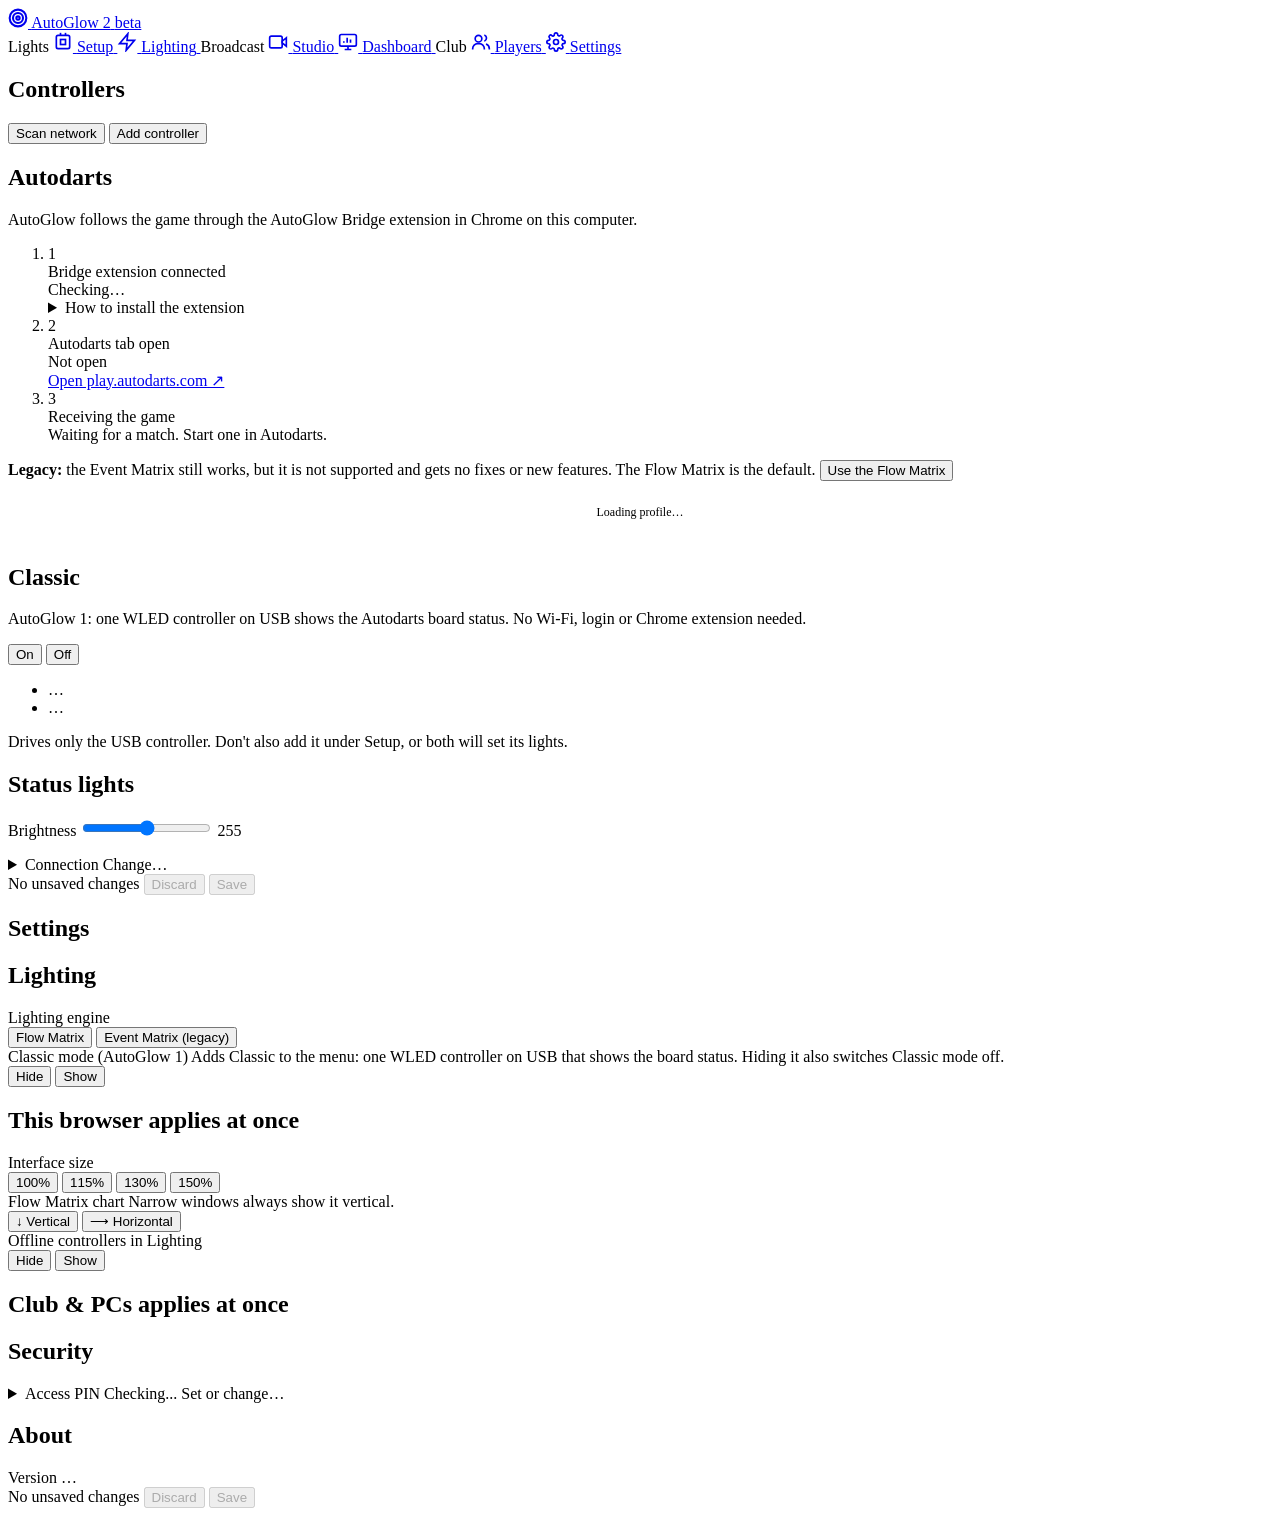
==== commit 9539be5b: "AutoGlow 2 is now the Rust program The Rust port (AutoGlow 2 v0.33.1) replaces the Python AutoGlow i" ====
--- a/web/index.html
+++ b/web/index.html
@@ -15,7 +15,10 @@
   <link rel="stylesheet" href="/css/flow-matrix.css?v=2.4-f3">
   <!-- After the legacy sheets, so rebuilt pages win over their element selectors (input[type="text"]) -->
   <link rel="stylesheet" href="/css/pages.css?v=2.2-p26">
-  <link rel="stylesheet" href="/css/studio.css?v=2.2-p27">
+  <link rel="stylesheet" href="/css/studio.css?v=2.2-p28">
+  <link rel="stylesheet" href="/css/dashboard.css?v=2">
+  <link rel="stylesheet" href="/css/players.css?v=3">
+  <link rel="stylesheet" href="/css/network.css?v=2">
   <link rel="preconnect" href="https://fonts.googleapis.com">
   <link rel="preconnect" href="https://fonts.gstatic.com" crossorigin>
   <link href="https://fonts.googleapis.com/css2?family=Inter:wght@400;500;600;700&family=JetBrains+Mono:wght@400;500;600;700&display=swap" rel="stylesheet">
@@ -51,6 +54,16 @@
         <a href="/studio" data-link data-view="studio" class="rail-item">
           <svg width="20" height="20" viewBox="0 0 24 24" fill="none" stroke="currentColor" stroke-width="2" aria-hidden="true"><rect x="2" y="5" width="15" height="14" rx="2"/><polygon points="22 7 17 11 17 13 22 17 22 7"/></svg>
           <span>Studio</span>
+        </a>
+        <a href="/dashboard" data-link data-view="dashboard" class="rail-item">
+          <svg width="20" height="20" viewBox="0 0 24 24" fill="none" stroke="currentColor" stroke-width="2" aria-hidden="true"><rect x="2" y="3" width="20" height="14" rx="2"/><path d="M8 21h8M12 17v4M7 13v-2M11 13V7M15 13V9"/></svg>
+          <span>Dashboard</span>
+        </a>
+        <span class="rail-divider" role="separator"></span>
+        <span class="rail-group-label" aria-hidden="true">Club</span>
+        <a href="/players" data-link data-view="players" class="rail-item">
+          <svg width="20" height="20" viewBox="0 0 24 24" fill="none" stroke="currentColor" stroke-width="2" aria-hidden="true"><circle cx="9" cy="8" r="4"/><path d="M2 21v-1a6 6 0 0 1 6-6h2a6 6 0 0 1 6 6v1"/><path d="M16 3.5a4 4 0 0 1 0 7.5M22 21v-1a6 6 0 0 0-4-5.6"/></svg>
+          <span>Players</span>
         </a>
         <!-- Classic stays out of the menu until Settings › Classic mode shows it (web/js/features/classic.js) -->
         <span class="rail-divider" role="separator" data-classic-menu hidden></span>
@@ -340,6 +353,16 @@
           <div class="stu-page" id="studioPage"></div>
         </section>
 
+        <!-- DASHBOARD: what the Local Tournament TVs show (/tournament/live), built by web/js/features/dashboard.js -->
+        <section id="tab-dashboard" class="tab-pane dashboard-page">
+          <div class="dsh-page" id="dashboardPage"></div>
+        </section>
+
+        <!-- PLAYERS: the club roster, built by web/js/features/players.js -->
+        <section id="tab-players" class="tab-pane pl-page">
+          <div id="playersPage"></div>
+        </section>
+
         <!-- TAB 5: SETTINGS (lighting engine, access PIN; standby timers live in the Flow Matrix under Waiting) -->
         <!-- CLASSIC: the original AutoGlow 1, USB only (web/js/features/classic.js) -->
         <section id="tab-classic" class="tab-pane pw-page classic-page">
@@ -463,6 +486,12 @@
                 <button type="button" class="mode-option" data-offline="show" aria-pressed="false"><span>Show</span></button>
               </div>
             </div>
+          </div>
+
+          <!-- Club & PCs: this PC's name and club role, every AutoGlow on the network (web/js/features/network.js) -->
+          <div class="card st-group">
+            <h2 class="st-group-title">Club &amp; PCs <span class="st-group-note">applies at once</span></h2>
+            <div id="networkSettings"></div>
           </div>
 
           <!-- Security: one line while the PIN is off, the fields fold out -->
@@ -732,14 +761,14 @@
   </div>
 
   <!-- Core UI (ES modules) first; the deferred classic scripts after it run in order and can use window.api etc. -->
-  <script type="module" src="/js/core/index.js?v=2.2-p26"></script>
+  <script type="module" src="/js/core/index.js?v=2.2-p30"></script>
   <script defer src="/js/auth.js?v=2.2-p25"></script>
   <script defer src="/js/state.js?v=2.2-p25"></script>
   <script defer src="/js/utils.js?v=2.2-p25"></script>
   <script defer src="/js/autodarts.js?v=2.2-p25"></script>
   <script defer src="/js/matrix.js?v=2.2-p25"></script>
   <!-- WLED Hardware Simulator (switched off for now): <script defer src="/js/simulator.js?v=2.2-p27"></script> -->
-  <script defer src="/app.js?v=2.2-p25"></script>
+  <script defer src="/app.js?v=2.2-p26"></script>
 
 </body>
 </html>
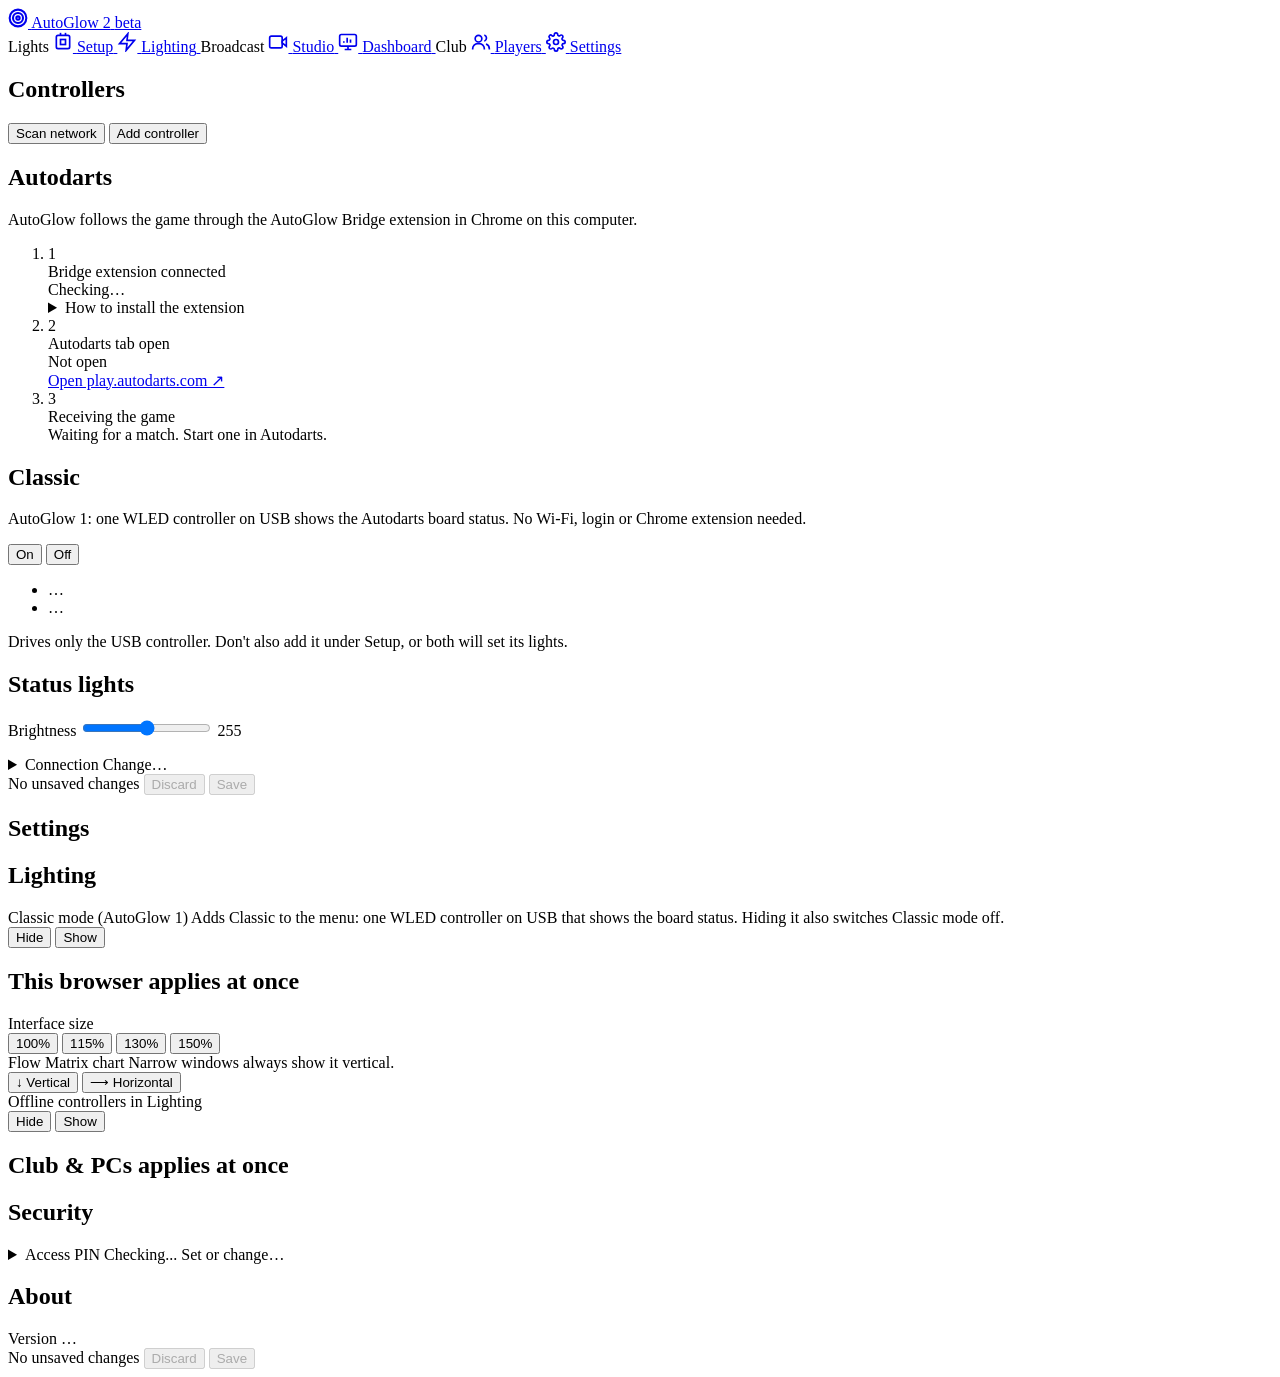
==== commit c03cc7fb: "Remove the Event Matrix; guard LED thread, club sync and picture writes - Event Matrix removed: engi" ====
--- a/web/index.html
+++ b/web/index.html
@@ -286,68 +286,6 @@
         </section>
 
 
-        <!-- TAB 4: EVENT MATRIX -->
-        <section id="tab-effects" class="tab-pane">
-          <div class="legacy-banner" role="note">
-            <span><strong>Legacy:</strong> the Event Matrix still works, but it is not supported and gets no fixes or new features. The Flow Matrix is the default.</span>
-            <button type="button" class="ui-btn ui-btn-sm ui-btn-primary" onclick="window.switchLightingMode?.('flow')">Use the Flow Matrix</button>
-          </div>
-          <div class="ide-panel">
-            <div class="panel-header" id="matrixTopHeader" style="display: flex; align-items: center; justify-content: space-between; gap: 12px; flex-wrap: wrap;">
-              <!-- Presets Toolbar (Left side) -->
-              <div id="matrixPresetToolbar" style="display: none; align-items: center; gap: 8px; flex-wrap: wrap;">
-                <select id="matrixPresetSelect" class="select-ide" style="font-weight: 600; min-width: 140px; max-width: 220px; height: 26px; padding: 2px 8px;" onchange="onPresetSelected(this.value)">
-                  <option value="Default">Default</option>
-                </select>
-                <div class="btn-group" style="display: flex; gap: 4px; align-items: center;">
-                  <button class="btn-ide" id="btnNewPreset" onclick="promptNewPreset()" style="width: 26px; height: 26px; padding: 0; display: inline-flex; align-items: center; justify-content: center;" title="Create New Preset">
-                    <svg width="13" height="13" viewBox="0 0 24 24" fill="none" stroke="currentColor" stroke-width="2.5"><line x1="12" y1="5" x2="12" y2="19"/><line x1="5" y1="12" x2="19" y2="12"/></svg>
-                  </button>
-                  <button class="btn-ide" id="btnRenamePreset" onclick="promptRenamePreset()" style="width: 26px; height: 26px; padding: 0; display: inline-flex; align-items: center; justify-content: center;" title="Rename Current Preset">
-                    <svg width="13" height="13" viewBox="0 0 24 24" fill="none" stroke="currentColor" stroke-width="2"><path d="M11 4H4a2 2 0 0 0-2 2v14a2 2 0 0 0 2 2h14a2 2 0 0 0 2-2v-7"/><path d="M18.5 2.5a2.121 2.121 0 0 1 3 3L12 15l-4 1 1-4 9.5-9.5z"/></svg>
-                  </button>
-                  <button class="btn-ide btn-ide-danger" id="btnDeletePreset" onclick="promptDeletePreset()" style="width: 26px; height: 26px; padding: 0; display: inline-flex; align-items: center; justify-content: center;" title="Delete Current Preset">
-                    <svg width="13" height="13" viewBox="0 0 24 24" fill="none" stroke="currentColor" stroke-width="2"><polyline points="3 6 5 6 21 6"/><path d="M19 6v14a2 2 0 0 1-2 2H7a2 2 0 0 1-2-2V6m3 0V4a2 2 0 0 1 2-2h4a2 2 0 0 1 2 2v2"/></svg>
-                  </button>
-                  <div style="width: 1px; height: 18px; background: var(--border-subtle); margin: 0 2px;"></div>
-                  <button class="btn-ide" id="btnImportPreset" onclick="triggerImportPreset()" style="width: 26px; height: 26px; padding: 0; display: inline-flex; align-items: center; justify-content: center;" title="Import Preset from File">
-                    <svg width="13" height="13" viewBox="0 0 24 24" fill="none" stroke="currentColor" stroke-width="2"><path d="M21 15v4a2 2 0 0 1-2 2H5a2 2 0 0 1-2-2v-4"/><polyline points="17 8 12 3 7 8"/><line x1="12" y1="3" x2="12" y2="15"/></svg>
-                  </button>
-                  <input type="file" id="importPresetFileInput" accept=".json" style="display: none;" onchange="handlePresetFileImport(event)">
-                </div>
-              </div>
-
-              <span id="matrixProfileUsers" style="font-size: 11.5px; color: var(--text-muted);"></span>
-
-              <div style="display: flex; gap: 8px; align-items: center; margin-left: auto;">
-                <select id="matrixDeviceSelect" class="select-ide matrix-device-select" aria-label="Controller to test on" onchange="selectMatrixDevice(this.value)" hidden></select>
-                <label id="matrixLivePreviewContainer" style="display: none; align-items: center; gap: 8px; cursor: pointer; user-select: none; font-size: 11.5px; font-family: var(--font-mono); color: var(--accent-primary); background: var(--bg-surface); padding: 4px 10px; border-radius: var(--radius-sm); border: 1px solid rgba(var(--accent-rgb), 0.35);" title="Live Preview Mode&#10;When enabled, dragging color pickers or changing animation effects immediately streams live to your physical LEDs via UDP in real-time (no need to click Test).">
-                  <span style="font-weight: 600; display: flex; align-items: center; gap: 4px;"><svg width="11" height="11" viewBox="0 0 24 24" fill="none" stroke="#fbbf24" stroke-width="2.5"><polygon points="13 2 3 14 12 14 11 22 21 10 12 10 13 2"/></svg><span>Live Preview</span></span>
-                  <label class="switch" style="transform: scale(0.75); margin: 0;" title="Toggle Live Preview on / off">
-                    <input type="checkbox" id="matrixLivePreviewSwitch" onchange="toggleMatrixLivePreview()">
-                    <span class="switch-slider"></span>
-                  </label>
-                </label>
-                <label id="matrixActiveOnlyContainer" style="display: none; align-items: center; gap: 8px; cursor: pointer; user-select: none; font-size: 11.5px; font-family: var(--font-mono); color: var(--text-secondary); background: var(--bg-surface); padding: 4px 10px; border-radius: var(--radius-sm); border: 1px solid var(--border-subtle);" title="Filter: Show only active/enabled triggers">
-                  <span style="font-weight: 500;">Active Only</span>
-                  <label class="switch" style="transform: scale(0.75); margin: 0;">
-                    <input type="checkbox" id="matrixActiveOnlySwitch" onchange="toggleHideDisabledTriggers(this.checked)">
-                    <span class="switch-slider"></span>
-                  </label>
-                </label>
-                <button class="btn-ide btn-ide-primary" id="matrixSaveBtn" onclick="saveEffectsProfile()" style="display: none;" title="Save all event effects and player slot mappings of this profile">Save Matrix</button>
-              </div>
-            </div>
-
-            <div id="matrixContentArea" style="padding: 0;">
-              <div style="color: var(--text-muted); font-family: var(--font-mono); font-size: 12px; padding: 24px 16px; text-align: center;">
-                Loading profile…
-              </div>
-            </div>
-          </div>
-        </section>
-
-
         <!-- TAB 6: STUDIO (TV-style broadcast output at /studio/live): a timeline of setup and the show, built by web/js/features/studio.js -->
         <section id="tab-studio" class="tab-pane studio-page">
           <div class="stu-page" id="studioPage"></div>
@@ -438,14 +376,6 @@
           <!-- Lighting: stored on the server, so it counts for every browser -->
           <div class="card st-group">
             <h2 class="st-group-title">Lighting</h2>
-            <!-- Lighting engine: decides what plays (Save); the Lighting page shows the matching workspace -->
-            <div class="st-row">
-              <span class="st-label">Lighting engine</span>
-              <div class="mode-switch st-switch" id="modeSwitch" role="group" aria-label="Lighting engine">
-                <button type="button" class="mode-option" data-mode="flow" aria-pressed="false"><span>Flow Matrix</span></button>
-                <button type="button" class="mode-option" data-mode="matrix" aria-pressed="false"><span>Event Matrix (legacy)</span></button>
-              </div>
-            </div>
             <!-- Classic mode menu item: applies at once, stored on the server (web/js/features/classic.js) -->
             <div class="st-row">
               <span class="st-label">Classic mode (AutoGlow 1)
@@ -636,110 +566,6 @@
 
 
 
-  <!-- Event Matrix Preset Modals Backdrop -->
-  <div id="matrixPresetModalBackdrop" class="modal-backdrop" style="display: none;" onclick="if(event.target===this)closePresetModal()">
-    <div class="ide-panel modal-card" style="width: 100%; max-width: 420px; box-shadow: 0 12px 36px rgba(0,0,0,0.6); border: 1px solid var(--border-subtle); margin: 0 16px;">
-      
-      <!-- 1. New Preset Modal View -->
-      <div id="presetModalNew" style="display: none;">
-        <div class="panel-header" style="display: flex; justify-content: space-between; align-items: center;">
-          <span class="panel-title">
-            <svg width="14" height="14" viewBox="0 0 24 24" fill="none" stroke="var(--accent-primary)" stroke-width="2"><line x1="12" y1="5" x2="12" y2="19"/><line x1="5" y1="12" x2="19" y2="12"/></svg>
-            <span>Create New Preset</span>
-          </span>
-          <button class="btn-ide" onclick="closePresetModal()" style="padding: 2px 6px; font-size: 11px;">&times;</button>
-        </div>
-        <div class="panel-body" style="padding: 16px; display: flex; flex-direction: column; gap: 14px;">
-          <div class="input-group">
-            <label class="input-label" for="newPresetNameInput">Preset Name</label>
-            <input type="text" id="newPresetNameInput" class="form-control" placeholder="e.g. Tournament Blue" maxlength="50" onkeydown="if(event.key==='Enter'){event.preventDefault();submitNewPreset();}">
-          </div>
-          <div class="input-group">
-            <label class="input-label">Starting Template</label>
-            <div style="display: flex; flex-direction: column; gap: 8px; font-size: 12px; font-family: var(--font-mono); color: var(--text-secondary); background: var(--bg-surface); padding: 10px 12px; border-radius: var(--radius-sm); border: 1px solid var(--border-subtle);">
-              <label style="display: flex; align-items: center; gap: 8px; cursor: pointer;">
-                <input type="radio" name="newPresetTemplate" id="tplCloneCurrent" value="clone" checked>
-                <span>Duplicate current matrix settings</span>
-              </label>
-              <label style="display: flex; align-items: center; gap: 8px; cursor: pointer;">
-                <input type="radio" name="newPresetTemplate" id="tplBlankDefaults" value="blank">
-                <span>Start with clean blank defaults</span>
-              </label>
-            </div>
-          </div>
-          <div style="display: flex; justify-content: flex-end; gap: 8px; margin-top: 4px;">
-            <button class="btn-ide" onclick="closePresetModal()">Cancel</button>
-            <button class="btn-ide btn-ide-primary" onclick="submitNewPreset()">Create Preset</button>
-          </div>
-        </div>
-      </div>
-
-      <!-- 2. Rename Preset Modal View -->
-      <div id="presetModalRename" style="display: none;">
-        <div class="panel-header" style="display: flex; justify-content: space-between; align-items: center;">
-          <span class="panel-title">
-            <svg width="14" height="14" viewBox="0 0 24 24" fill="none" stroke="var(--accent-primary)" stroke-width="2"><path d="M11 4H4a2 2 0 0 0-2 2v14a2 2 0 0 0 2 2h14a2 2 0 0 0 2-2v-7"/><path d="M18.5 2.5a2.121 2.121 0 0 1 3 3L12 15l-4 1 1-4 9.5-9.5z"/></svg>
-            <span>Rename Preset</span>
-          </span>
-          <button class="btn-ide" onclick="closePresetModal()" style="padding: 2px 6px; font-size: 11px;">&times;</button>
-        </div>
-        <div class="panel-body" style="padding: 16px; display: flex; flex-direction: column; gap: 14px;">
-          <div class="input-group">
-            <label class="input-label" for="renamePresetNameInput">New Preset Name</label>
-            <input type="text" id="renamePresetNameInput" class="form-control" maxlength="50" onkeydown="if(event.key==='Enter'){event.preventDefault();submitRenamePreset();}">
-          </div>
-          <div style="display: flex; justify-content: flex-end; gap: 8px; margin-top: 4px;">
-            <button class="btn-ide" onclick="closePresetModal()">Cancel</button>
-            <button class="btn-ide btn-ide-primary" onclick="submitRenamePreset()">Save Name</button>
-          </div>
-        </div>
-      </div>
-
-      <!-- 3. Delete Preset Confirmation Modal View -->
-      <div id="presetModalDelete" style="display: none;">
-        <div class="panel-header" style="display: flex; justify-content: space-between; align-items: center;">
-          <span class="panel-title">
-            <svg width="14" height="14" viewBox="0 0 24 24" fill="none" stroke="var(--status-danger, #ef4444)" stroke-width="2"><polyline points="3 6 5 6 21 6"/><path d="M19 6v14a2 2 0 0 1-2 2H7a2 2 0 0 1-2-2V6m3 0V4a2 2 0 0 1 2-2h4a2 2 0 0 1 2 2v2"/></svg>
-            <span>Delete Preset</span>
-          </span>
-          <button class="btn-ide" onclick="closePresetModal()" style="padding: 2px 6px; font-size: 11px;">&times;</button>
-        </div>
-        <div class="panel-body" style="padding: 16px; display: flex; flex-direction: column; gap: 14px;">
-          <p style="color: var(--text-secondary); font-size: 12.5px; line-height: 1.5; margin: 0;">
-            Are you sure you want to permanently delete preset <strong id="deletePresetTargetName" style="color: var(--text-primary);"></strong>? This action cannot be undone.
-          </p>
-          <div style="display: flex; justify-content: flex-end; gap: 8px; margin-top: 4px;">
-            <button class="btn-ide" onclick="closePresetModal()">Cancel</button>
-            <button class="btn-ide btn-ide-danger" onclick="submitDeletePreset()">Delete Preset</button>
-          </div>
-        </div>
-      </div>
-
-      <!-- 4. Unsaved Changes Switch Warning Modal View -->
-      <div id="presetModalUnsaved" style="display: none;">
-        <div class="panel-header" style="display: flex; justify-content: space-between; align-items: center;">
-          <span class="panel-title">
-            <svg width="14" height="14" viewBox="0 0 24 24" fill="none" stroke="#fbbf24" stroke-width="2"><circle cx="12" cy="12" r="10"/><line x1="12" y1="8" x2="12" y2="12"/><line x1="12" y1="16" x2="12.01" y2="16"/></svg>
-            <span>Unsaved Changes</span>
-          </span>
-          <button class="btn-ide" onclick="closePresetModal()" style="padding: 2px 6px; font-size: 11px;">&times;</button>
-        </div>
-        <div class="panel-body" style="padding: 16px; display: flex; flex-direction: column; gap: 14px;">
-          <p style="color: var(--text-secondary); font-size: 12.5px; line-height: 1.5; margin: 0;">
-            You have unsaved changes in preset <strong id="unsavedPresetCurrentName" style="color: var(--text-primary);"></strong>. Save changes before switching to <strong id="unsavedPresetTargetName" style="color: var(--text-primary);"></strong>?
-          </p>
-          <div style="display: flex; justify-content: flex-end; gap: 8px; margin-top: 4px;">
-            <button class="btn-ide" onclick="closePresetModal()">Cancel</button>
-            <button class="btn-ide" onclick="confirmSwitchDiscard()">Discard</button>
-            <button class="btn-ide btn-ide-primary" onclick="confirmSwitchSave()">Save &amp; Switch</button>
-          </div>
-        </div>
-      </div>
-
-    </div>
-  </div>
-
-
   <!-- Access PIN Prompt (shown by auth.js when the API requires a session) -->
   <div id="pinModalBackdrop" class="modal-backdrop" style="display: none;">
     <div class="ide-panel modal-card" style="width: 100%; max-width: 340px; box-shadow: 0 12px 36px rgba(0,0,0,0.6); margin: 0 16px;">
@@ -766,7 +592,6 @@
   <script defer src="/js/state.js?v=2.2-p25"></script>
   <script defer src="/js/utils.js?v=2.2-p25"></script>
   <script defer src="/js/autodarts.js?v=2.2-p25"></script>
-  <script defer src="/js/matrix.js?v=2.2-p25"></script>
   <!-- WLED Hardware Simulator (switched off for now): <script defer src="/js/simulator.js?v=2.2-p27"></script> -->
   <script defer src="/app.js?v=2.2-p26"></script>
 
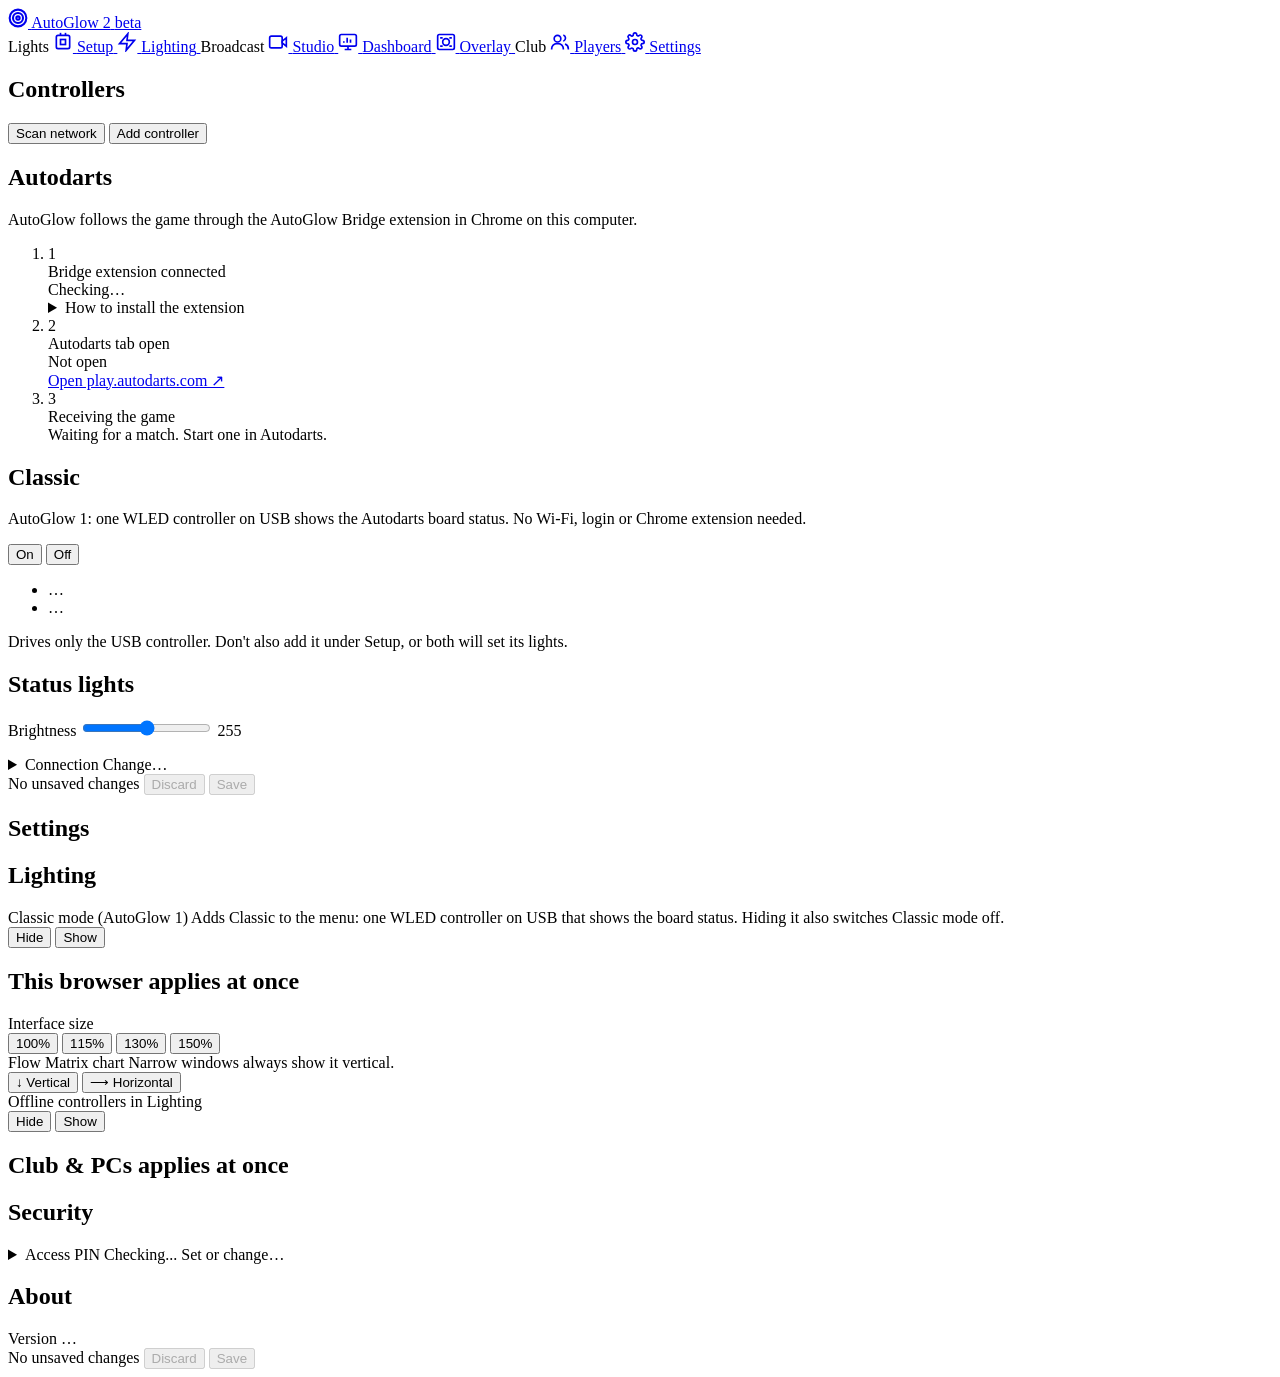
==== commit 7acc6263: "Overlay page: Local Tournament match screen looks, Score & board New Overlay page (/overlay) to set " ====
--- a/web/index.html
+++ b/web/index.html
@@ -15,9 +15,10 @@
   <link rel="stylesheet" href="/css/flow-matrix.css?v=2.4-f3">
   <!-- After the legacy sheets, so rebuilt pages win over their element selectors (input[type="text"]) -->
   <link rel="stylesheet" href="/css/pages.css?v=2.2-p26">
-  <link rel="stylesheet" href="/css/studio.css?v=2.2-p28">
-  <link rel="stylesheet" href="/css/dashboard.css?v=2">
-  <link rel="stylesheet" href="/css/players.css?v=3">
+  <link rel="stylesheet" href="/css/studio.css?v=2.5">
+  <link rel="stylesheet" href="/css/dashboard.css?v=3">
+  <link rel="stylesheet" href="/css/overlay.css?v=1">
+  <link rel="stylesheet" href="/css/players.css?v=10">
   <link rel="stylesheet" href="/css/network.css?v=2">
   <link rel="preconnect" href="https://fonts.googleapis.com">
   <link rel="preconnect" href="https://fonts.gstatic.com" crossorigin>
@@ -58,6 +59,10 @@
         <a href="/dashboard" data-link data-view="dashboard" class="rail-item">
           <svg width="20" height="20" viewBox="0 0 24 24" fill="none" stroke="currentColor" stroke-width="2" aria-hidden="true"><rect x="2" y="3" width="20" height="14" rx="2"/><path d="M8 21h8M12 17v4M7 13v-2M11 13V7M15 13V9"/></svg>
           <span>Dashboard</span>
+        </a>
+        <a href="/overlay" data-link data-view="overlay" class="rail-item">
+          <svg width="20" height="20" viewBox="0 0 24 24" fill="none" stroke="currentColor" stroke-width="2" aria-hidden="true"><rect x="2" y="3" width="20" height="18" rx="2"/><circle cx="12" cy="12" r="4"/><path d="M5 7h3M16 7h3M5 17h3M16 17h3"/></svg>
+          <span>Overlay</span>
         </a>
         <span class="rail-divider" role="separator"></span>
         <span class="rail-group-label" aria-hidden="true">Club</span>
@@ -294,6 +299,11 @@
         <!-- DASHBOARD: what the Local Tournament TVs show (/tournament/live), built by web/js/features/dashboard.js -->
         <section id="tab-dashboard" class="tab-pane dashboard-page">
           <div class="dsh-page" id="dashboardPage"></div>
+        </section>
+
+        <!-- OVERLAY: how the boards' Autodarts match page looks in a Local Tournament (chrome_extension/match.js), built by web/js/features/overlay.js -->
+        <section id="tab-overlay" class="tab-pane overlay-page">
+          <div class="dsh-page" id="overlayPage"></div>
         </section>
 
         <!-- PLAYERS: the club roster, built by web/js/features/players.js -->
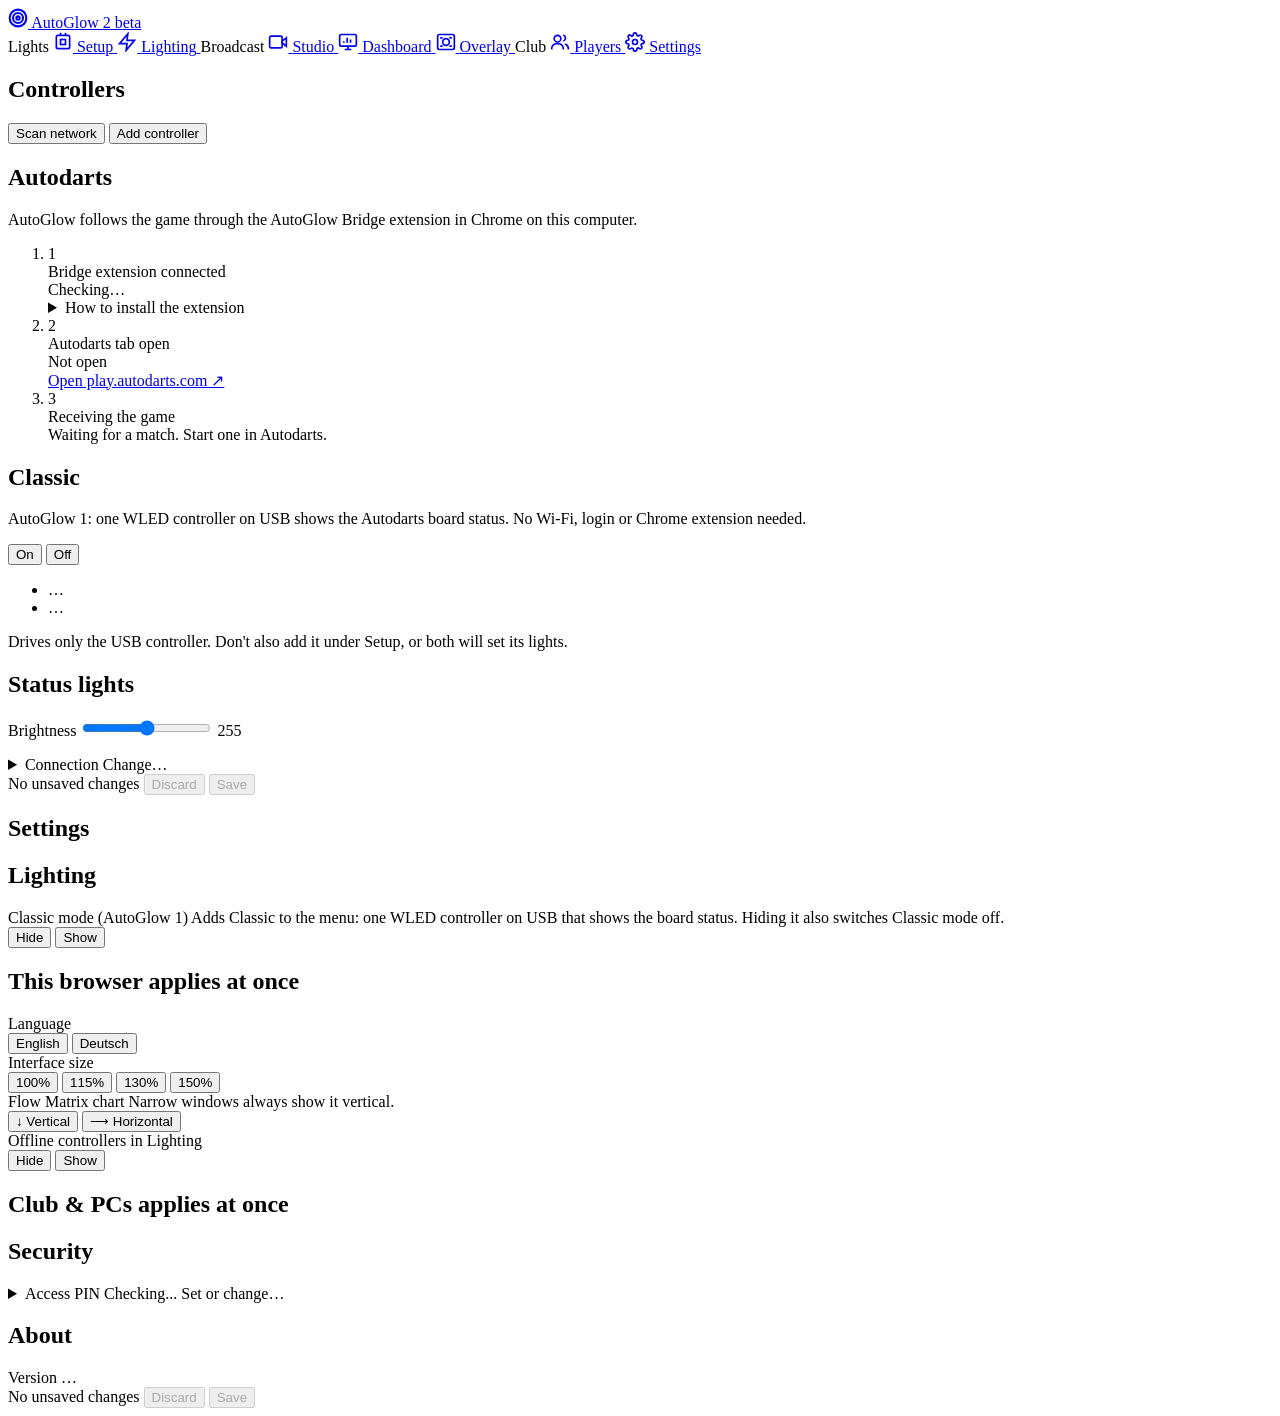
==== commit 0c5b9393: "Web app: German and English, language switch in Settings Settings › This browser › Language switches" ====
--- a/web/index.html
+++ b/web/index.html
@@ -6,6 +6,13 @@
   <link rel="icon" href="data:image/svg+xml,%3Csvg xmlns=%27http://www.w3.org/2000/svg%27 viewBox=%270 0 32 32%27%3E%3Ccircle cx=%2716%27 cy=%2716%27 r=%2711%27 fill=%27none%27 stroke=%27%2314b8a6%27 stroke-width=%273%27/%3E%3Ccircle cx=%2716%27 cy=%2716%27 r=%274%27 fill=%27%2314b8a6%27/%3E%3C/svg%3E">
   <!-- Interface size (Settings › Interface size), set before paint so the page never jumps -->
   <script>try{var s=parseFloat(localStorage.getItem('autoglow.uiScale'));if(s>0)document.documentElement.style.setProperty('--ui-scale',s);}catch(e){}</script>
+  <!-- Language (Settings › Language): translates the page as it appears, so it loads before the body -->
+  <script src="/js/i18n.js?v=1"></script>
+  <script src="/js/i18n/de-app.js?v=1"></script>
+  <script src="/js/i18n/de-lights.js?v=1"></script>
+  <script src="/js/i18n/de-broadcast.js?v=1"></script>
+  <script src="/js/i18n/de-club.js?v=1"></script>
+  <script src="/js/i18n/de-server.js?v=1"></script>
   <link rel="stylesheet" href="/css/theme.css?v=2.2-p25">
   <link rel="stylesheet" href="/css/tokens.css?v=2.2-p25">
   <link rel="stylesheet" href="/css/shell.css?v=2.2-p26">
@@ -401,6 +408,13 @@
           <!-- This browser: applies at once, kept per browser (not part of Save) -->
           <div class="card st-group">
             <h2 class="st-group-title">This browser <span class="st-group-note">applies at once</span></h2>
+            <div class="st-row">
+              <span class="st-label">Language</span>
+              <div class="mode-switch st-switch" id="langSwitch" role="group" aria-label="Language" translate="no">
+                <button type="button" class="mode-option" data-lang="en" aria-pressed="false"><span>English</span></button>
+                <button type="button" class="mode-option" data-lang="de" aria-pressed="false"><span>Deutsch</span></button>
+              </div>
+            </div>
             <div class="st-row">
               <span class="st-label">Interface size</span>
               <div class="mode-switch st-switch" id="uiScaleSwitch" role="group" aria-label="Interface size">
